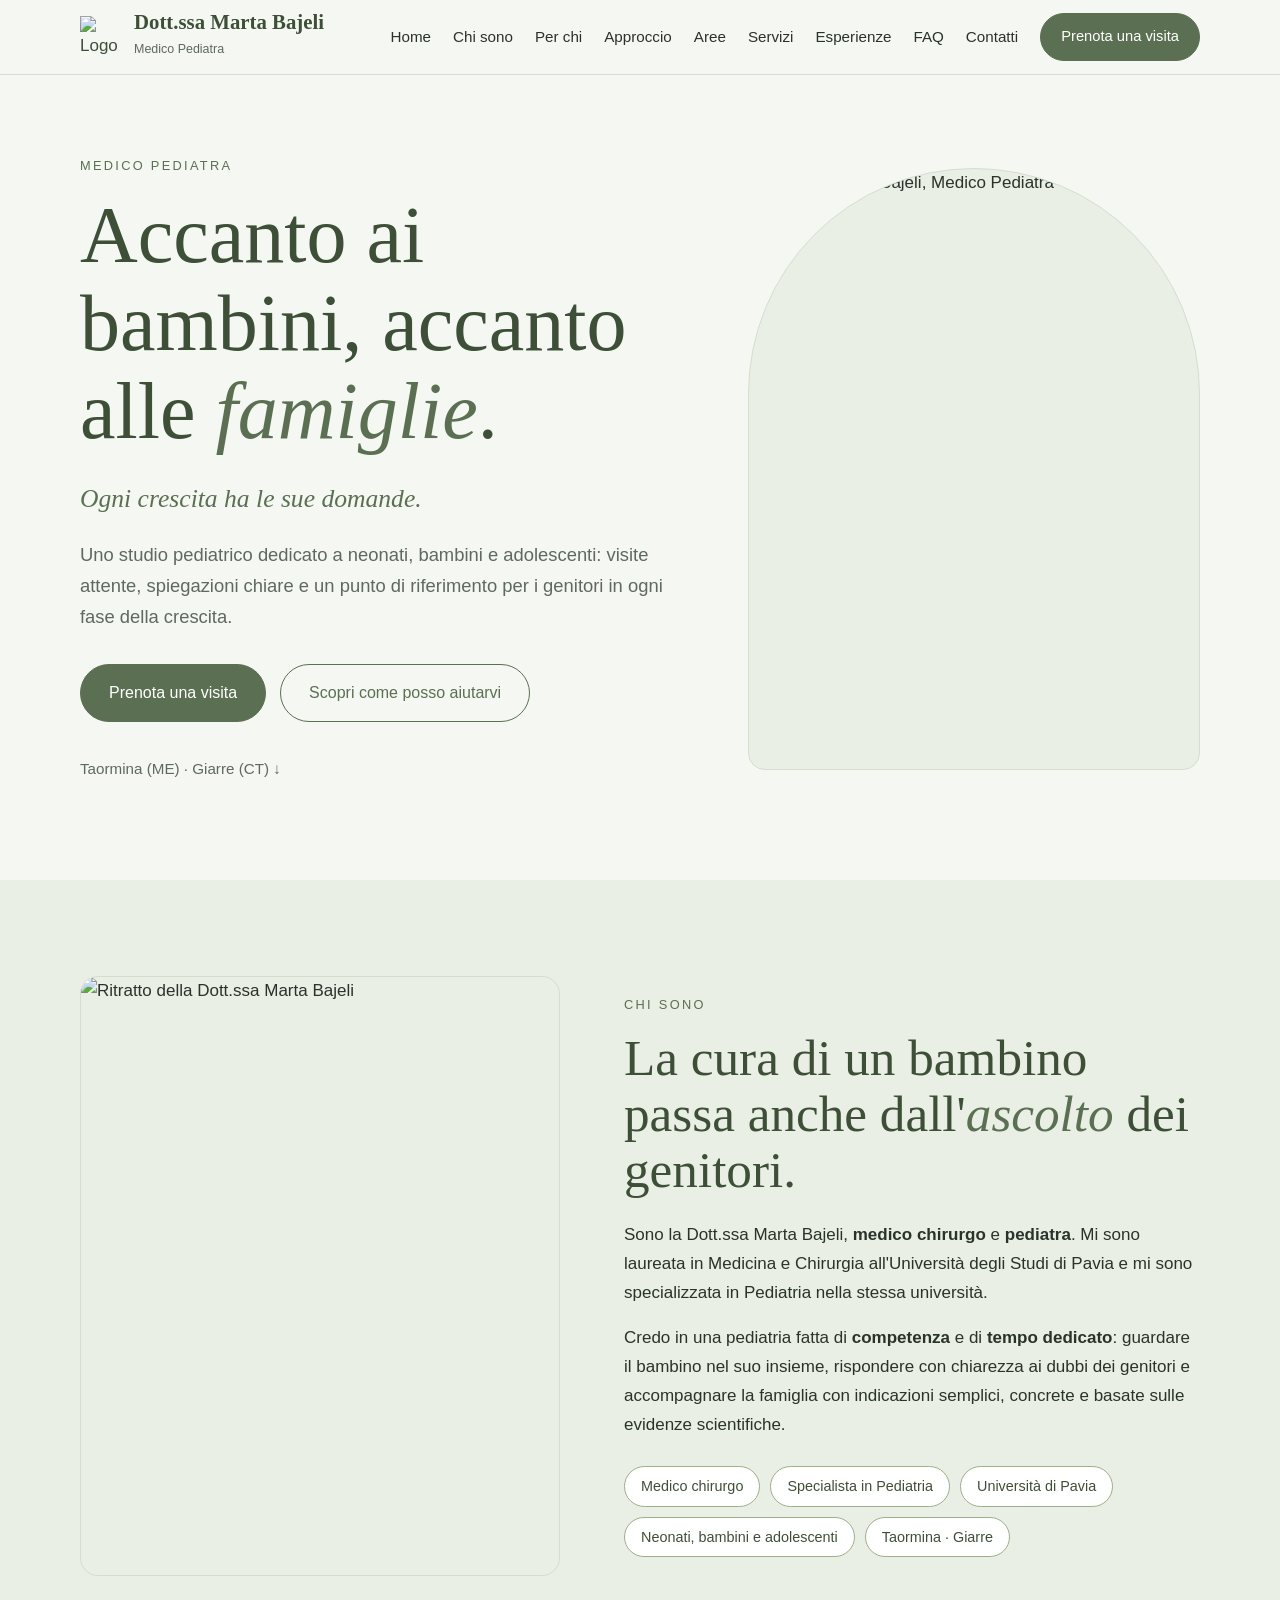
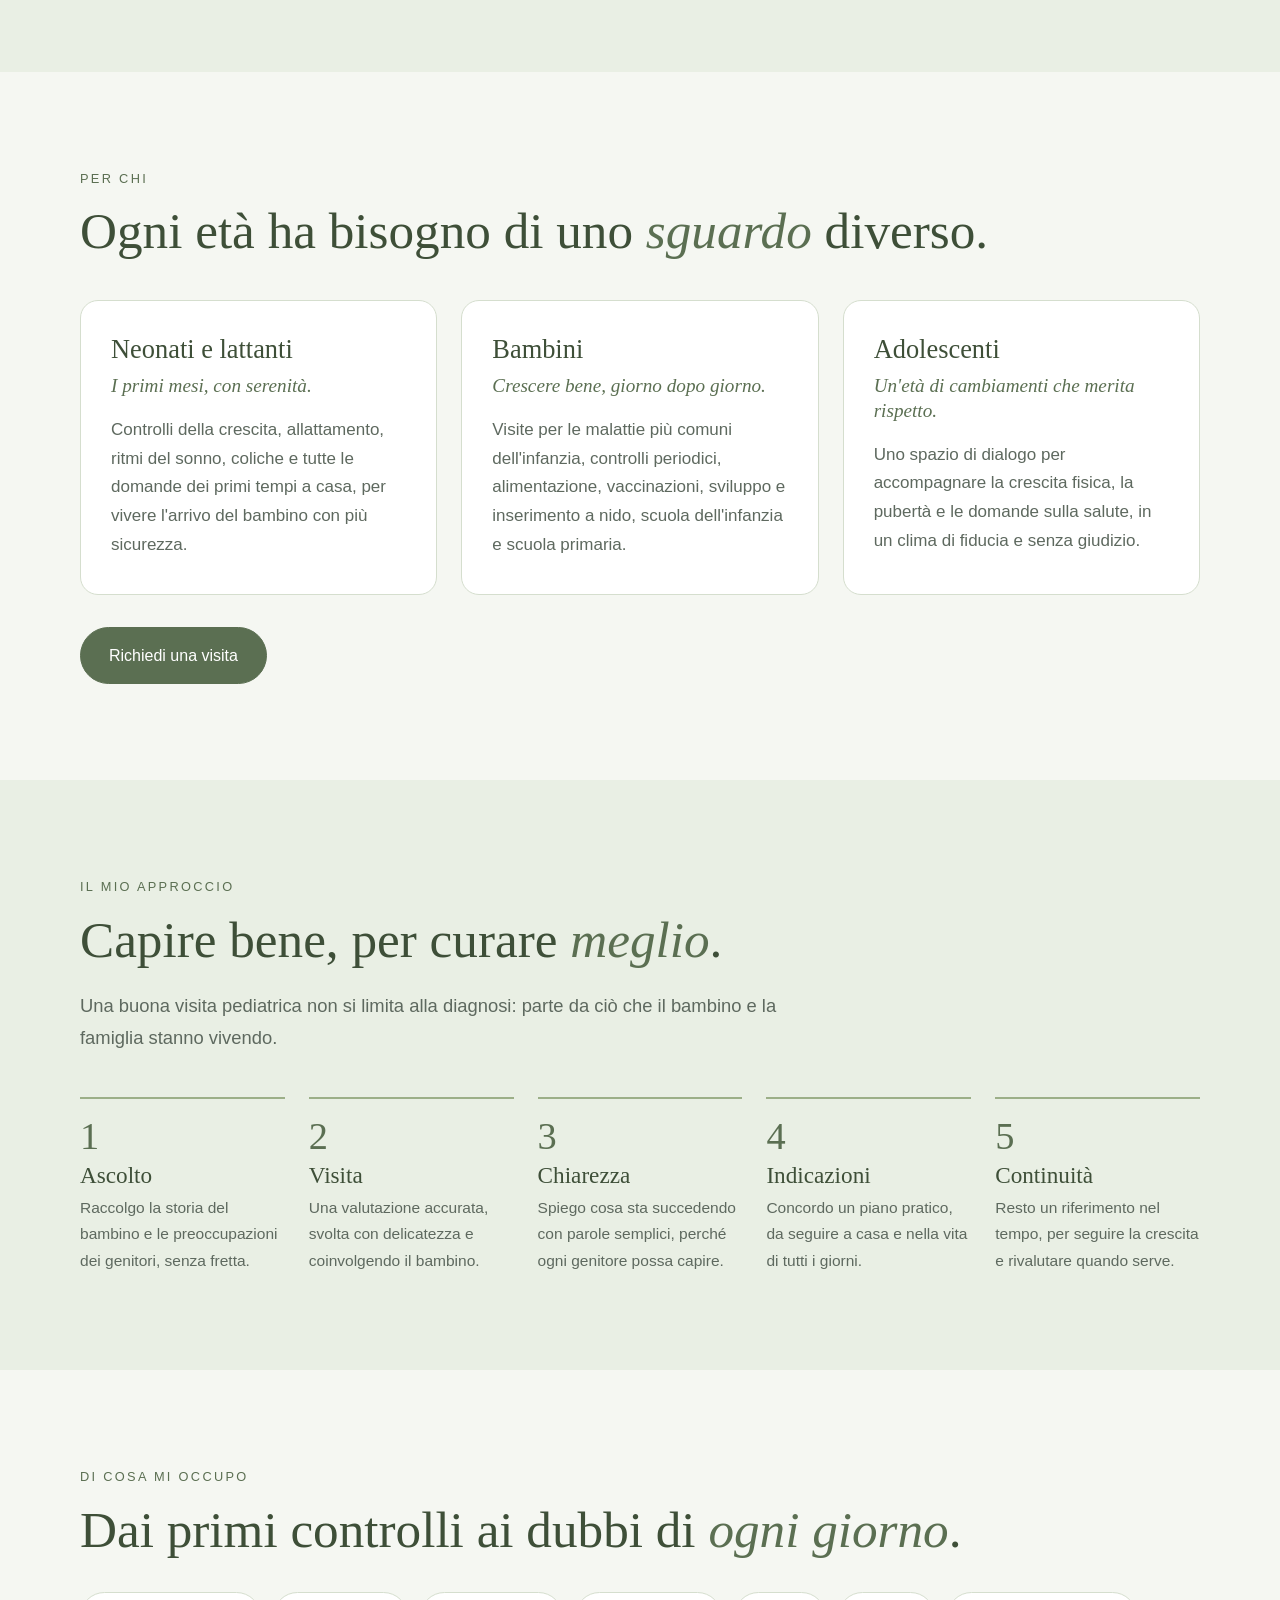
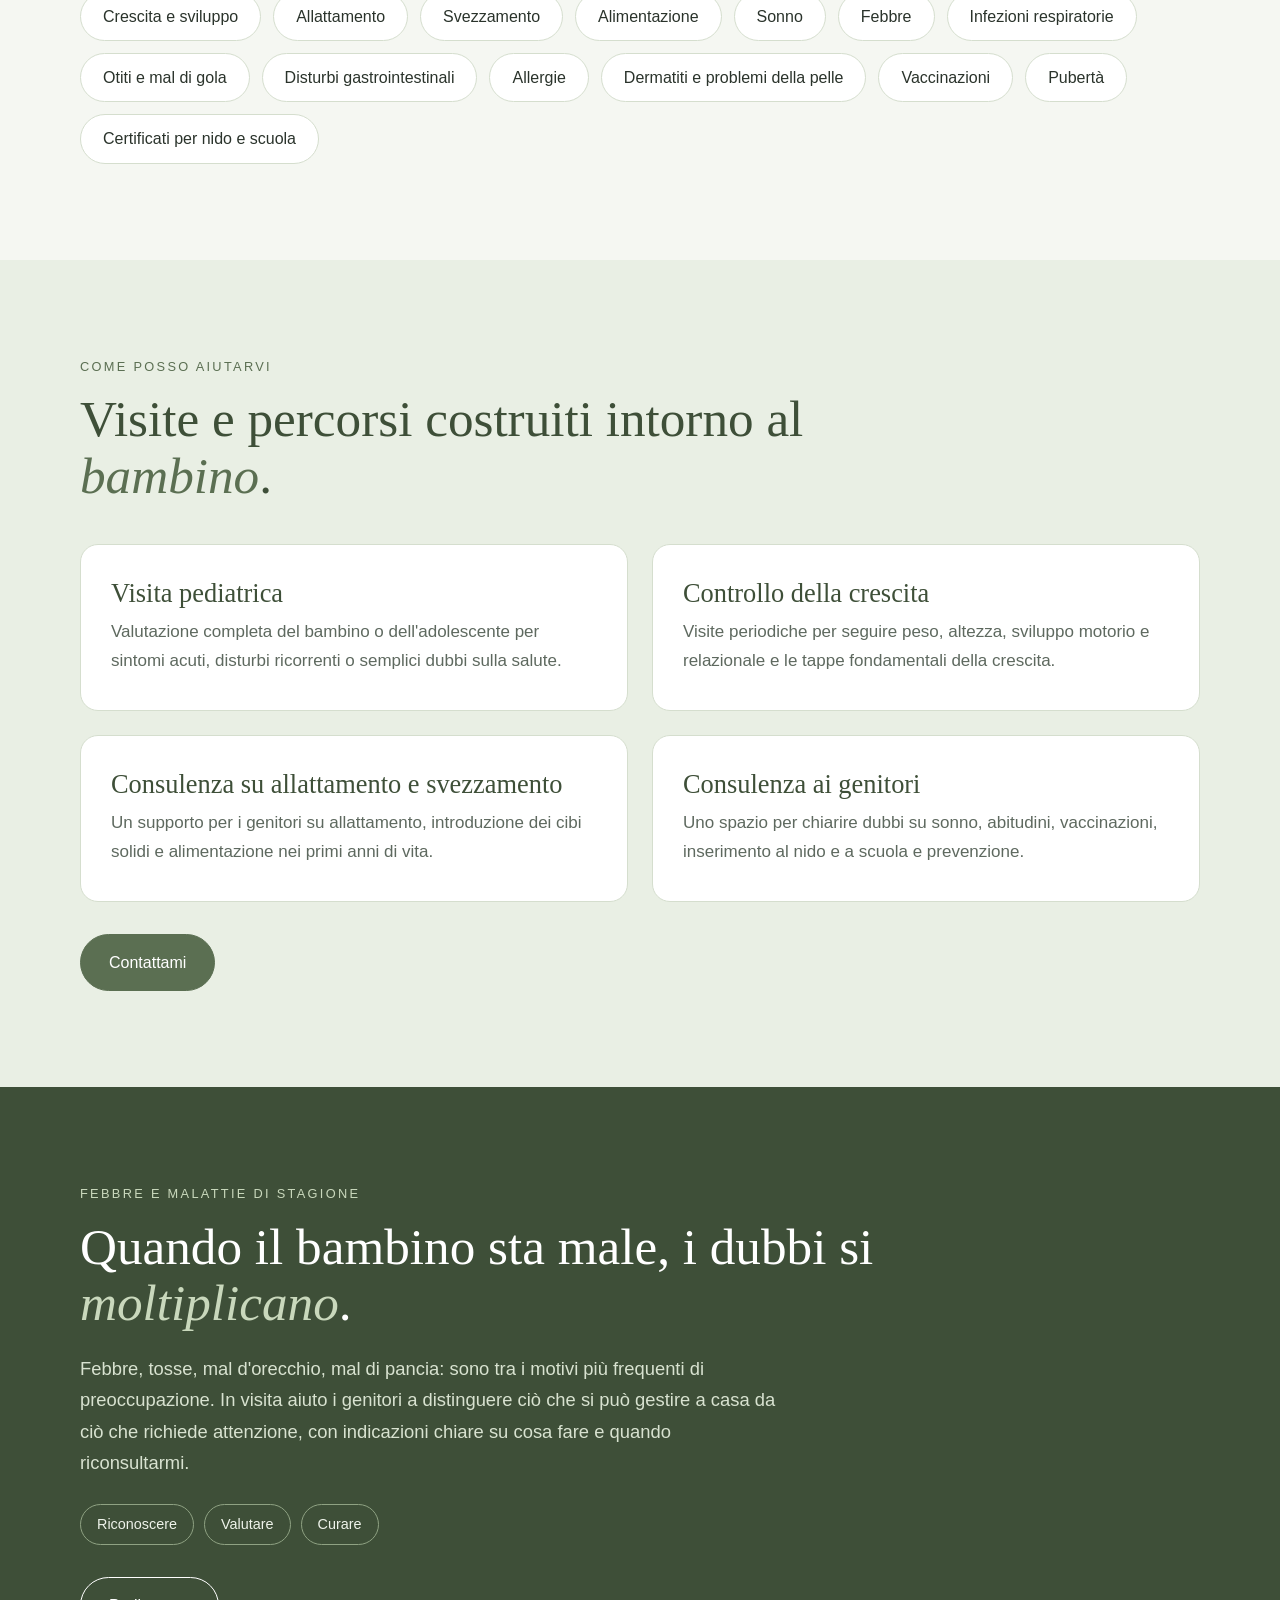
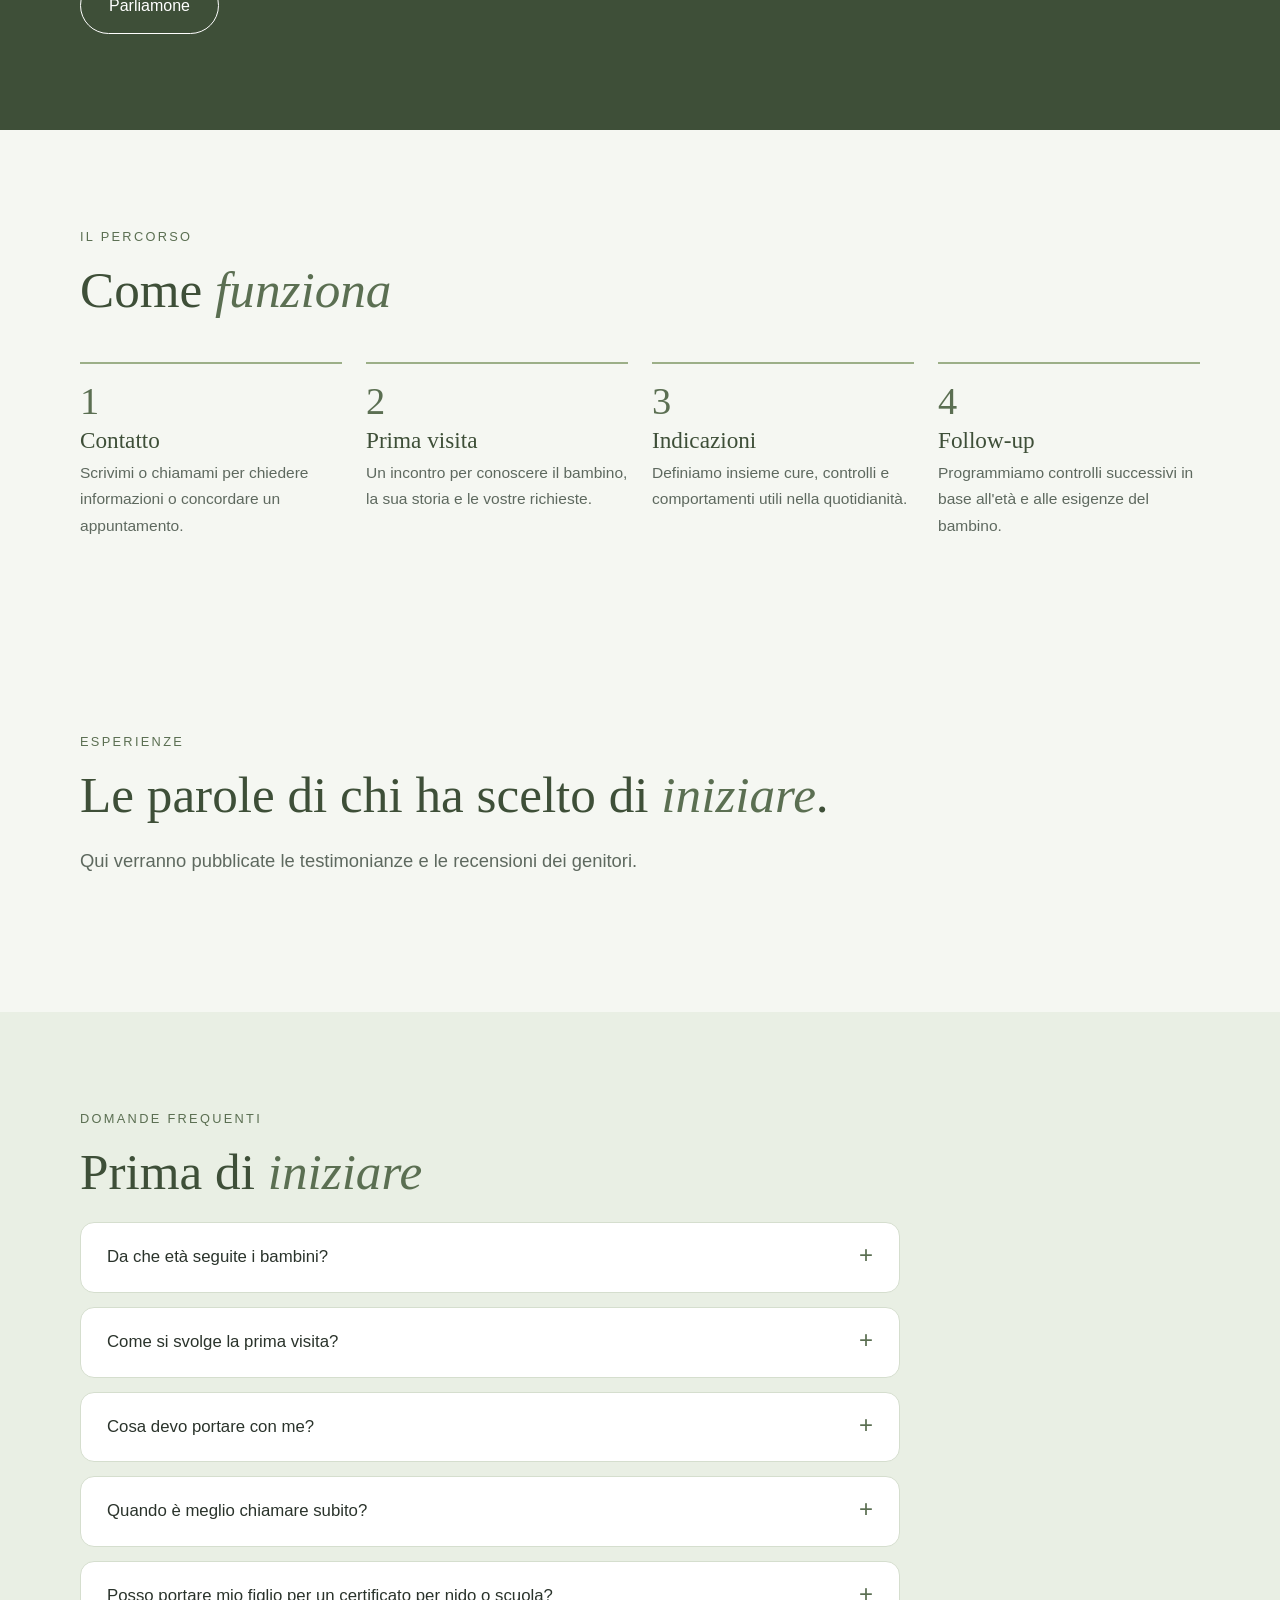
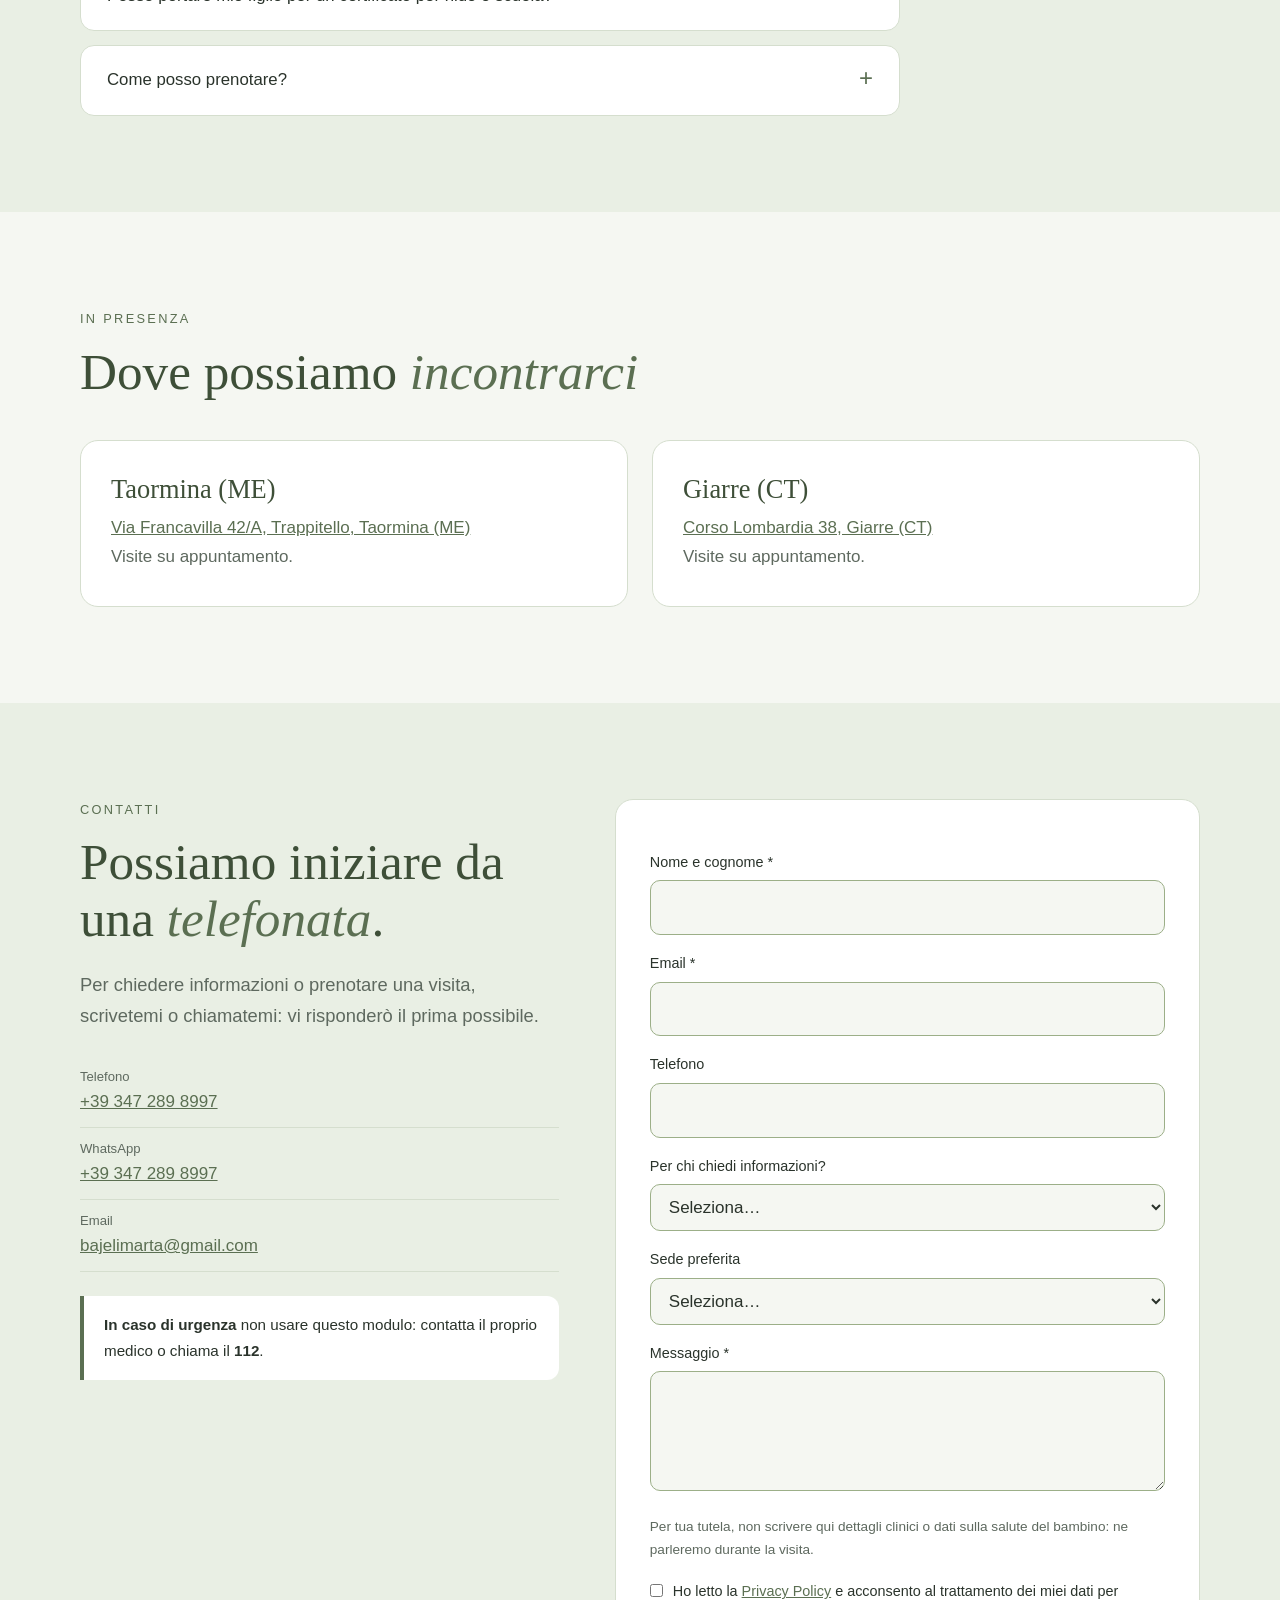
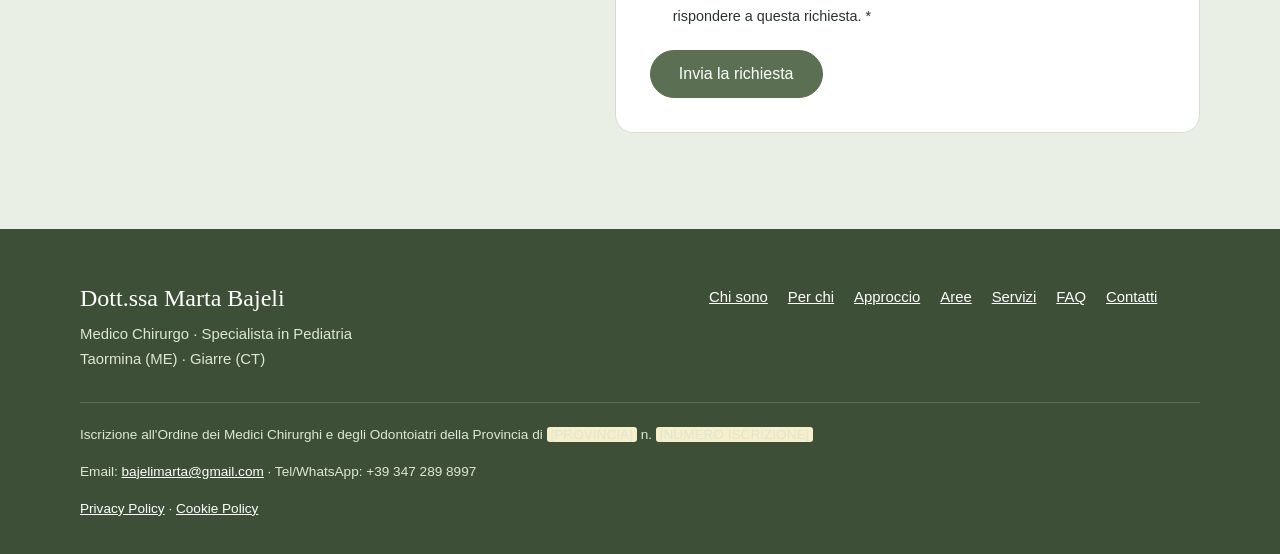
==== index.html @ 90d15998 "Add files via upload" ====
<!DOCTYPE html>
<html lang="it">
<head>
<meta charset="utf-8">
<meta name="viewport" content="width=device-width, initial-scale=1">
<title>Dott.ssa Marta Bajeli | Pediatra Taormina, Giarre</title>
<meta name="description" content="Dott.ssa Marta Bajeli, medico chirurgo e pediatra. Visite pediatriche per neonati, bambini e adolescenti a Taormina e Giarre.">
<meta property="og:title" content="Dott.ssa Marta Bajeli | Pediatra Taormina, Giarre">
<meta property="og:description" content="Visite pediatriche per neonati, bambini e adolescenti a Taormina e Giarre.">
<meta property="og:type" content="website">
<meta property="og:locale" content="it_IT">
<link rel="icon" href="images/logo.svg" type="image/svg+xml">
<link rel="stylesheet" href="style.css">
</head>
<body>

<header>
  <div class="wrap nav">
    <a class="brand" href="#home">
      <img src="images/logo.svg" alt="Logo della Dott.ssa Marta Bajeli, Pediatra">
      <div><strong>Dott.ssa Marta Bajeli</strong><span>Medico Pediatra</span></div>
    </a>
    <button class="menu-btn" aria-expanded="false" aria-controls="site-nav">Menu</button>
    <nav id="site-nav" aria-label="Navigazione principale">
      <ul>
        <li><a href="#home">Home</a></li>
        <li><a href="#chi-sono">Chi sono</a></li>
        <li><a href="#per-chi">Per chi</a></li>
        <li><a href="#approccio">Approccio</a></li>
        <li><a href="#aree">Aree</a></li>
        <li><a href="#servizi">Servizi</a></li>
        <li><a href="#esperienze">Esperienze</a></li>
        <li><a href="#faq">FAQ</a></li>
        <li><a href="#contatti">Contatti</a></li>
        <li><a class="btn btn-primary" href="#contatti">Prenota una visita</a></li>
      </ul>
    </nav>
  </div>
</header>

<main>
<section class="hero" id="home">
  <div class="wrap hero-grid">
    <div>
      <p class="kicker">Medico Pediatra</p>
      <h1>Accanto ai bambini, accanto alle <em>famiglie</em>.</h1>
      <p class="sub">Ogni crescita ha le sue domande.</p>
      <p class="lead">Uno studio pediatrico dedicato a neonati, bambini e adolescenti: visite attente, spiegazioni chiare e un punto di riferimento per i genitori in ogni fase della crescita.</p>
      <div class="actions">
        <a class="btn btn-primary" href="#contatti">Prenota una visita</a>
        <a class="btn btn-ghost" href="#per-chi">Scopri come posso aiutarvi</a>
      </div>
      <a class="where" href="#dove">Taormina (ME) · Giarre (CT) ↓</a>
    </div>
    <div class="hero-art">
      <img src="images/marta-placeholder.svg" alt="Dott.ssa Marta Bajeli, Medico Pediatra" width="480" height="600">
    </div>
  </div>
</section>

<section class="alt" id="chi-sono">
  <div class="wrap about-grid">
    <img src="images/marta-placeholder.svg" alt="Ritratto della Dott.ssa Marta Bajeli" width="480" height="600" loading="lazy">
    <div>
      <p class="kicker">Chi sono</p>
      <h2>La cura di un bambino passa anche dall'<em>ascolto</em> dei genitori.</h2>
      <p>Sono la Dott.ssa Marta Bajeli, <strong>medico chirurgo</strong> e <strong>pediatra</strong>. Mi sono laureata in Medicina e Chirurgia all'Università degli Studi di Pavia e mi sono specializzata in Pediatria nella stessa università.</p>
      <p>Credo in una pediatria fatta di <strong>competenza</strong> e di <strong>tempo dedicato</strong>: guardare il bambino nel suo insieme, rispondere con chiarezza ai dubbi dei genitori e accompagnare la famiglia con indicazioni semplici, concrete e basate sulle evidenze scientifiche.</p>
      <ul class="tags">
        <li>Medico chirurgo</li>
        <li>Specialista in Pediatria</li>
        <li>Università di Pavia</li>
        <li>Neonati, bambini e adolescenti</li>
        <li>Taormina · Giarre</li>
      </ul>
    </div>
  </div>
</section>

<section id="per-chi">
  <div class="wrap">
    <p class="kicker">Per chi</p>
    <h2>Ogni età ha bisogno di uno <em>sguardo</em> diverso.</h2>
    <div class="grid g3">
      <article class="card">
        <h3>Neonati e lattanti</h3>
        <p class="tagline">I primi mesi, con serenità.</p>
        <p>Controlli della crescita, allattamento, ritmi del sonno, coliche e tutte le domande dei primi tempi a casa, per vivere l'arrivo del bambino con più sicurezza.</p>
      </article>
      <article class="card">
        <h3>Bambini</h3>
        <p class="tagline">Crescere bene, giorno dopo giorno.</p>
        <p>Visite per le malattie più comuni dell'infanzia, controlli periodici, alimentazione, vaccinazioni, sviluppo e inserimento a nido, scuola dell'infanzia e scuola primaria.</p>
      </article>
      <article class="card">
        <h3>Adolescenti</h3>
        <p class="tagline">Un'età di cambiamenti che merita rispetto.</p>
        <p>Uno spazio di dialogo per accompagnare la crescita fisica, la pubertà e le domande sulla salute, in un clima di fiducia e senza giudizio.</p>
      </article>
    </div>
    <div class="actions"><a class="btn btn-primary" href="#contatti">Richiedi una visita</a></div>
  </div>
</section>

<section class="alt" id="approccio">
  <div class="wrap">
    <p class="kicker">Il mio approccio</p>
    <h2>Capire bene, per curare <em>meglio</em>.</h2>
    <p class="lead">Una buona visita pediatrica non si limita alla diagnosi: parte da ciò che il bambino e la famiglia stanno vivendo.</p>
    <ol class="steps">
      <li><h3>Ascolto</h3><p>Raccolgo la storia del bambino e le preoccupazioni dei genitori, senza fretta.</p></li>
      <li><h3>Visita</h3><p>Una valutazione accurata, svolta con delicatezza e coinvolgendo il bambino.</p></li>
      <li><h3>Chiarezza</h3><p>Spiego cosa sta succedendo con parole semplici, perché ogni genitore possa capire.</p></li>
      <li><h3>Indicazioni</h3><p>Concordo un piano pratico, da seguire a casa e nella vita di tutti i giorni.</p></li>
      <li><h3>Continuità</h3><p>Resto un riferimento nel tempo, per seguire la crescita e rivalutare quando serve.</p></li>
    </ol>
  </div>
</section>

<section id="aree">
  <div class="wrap">
    <p class="kicker">Di cosa mi occupo</p>
    <h2>Dai primi controlli ai dubbi di <em>ogni giorno</em>.</h2>
    <ul class="chips">
      <li>Crescita e sviluppo</li>
      <li>Allattamento</li>
      <li>Svezzamento</li>
      <li>Alimentazione</li>
      <li>Sonno</li>
      <li>Febbre</li>
      <li>Infezioni respiratorie</li>
      <li>Otiti e mal di gola</li>
      <li>Disturbi gastrointestinali</li>
      <li>Allergie</li>
      <li>Dermatiti e problemi della pelle</li>
      <li>Vaccinazioni</li>
      <li>Pubertà</li>
      <li>Certificati per nido e scuola</li>
    </ul>
  </div>
</section>

<section class="alt" id="servizi">
  <div class="wrap">
    <p class="kicker">Come posso aiutarvi</p>
    <h2>Visite e percorsi costruiti intorno al <em>bambino</em>.</h2>
    <div class="grid g2">
      <article class="card">
        <h3>Visita pediatrica</h3>
        <p>Valutazione completa del bambino o dell'adolescente per sintomi acuti, disturbi ricorrenti o semplici dubbi sulla salute.</p>
      </article>
      <article class="card">
        <h3>Controllo della crescita</h3>
        <p>Visite periodiche per seguire peso, altezza, sviluppo motorio e relazionale e le tappe fondamentali della crescita.</p>
      </article>
      <article class="card">
        <h3>Consulenza su allattamento e svezzamento</h3>
        <p>Un supporto per i genitori su allattamento, introduzione dei cibi solidi e alimentazione nei primi anni di vita.</p>
      </article>
      <article class="card">
        <h3>Consulenza ai genitori</h3>
        <p>Uno spazio per chiarire dubbi su sonno, abitudini, vaccinazioni, inserimento al nido e a scuola e prevenzione.</p>
      </article>
    </div>
    <div class="actions"><a class="btn btn-primary" href="#contatti">Contattami</a></div>
  </div>
</section>

<section class="spot" id="crescita">
  <div class="wrap">
    <p class="kicker" style="color:#C9D8BC">Febbre e malattie di stagione</p>
    <h2>Quando il bambino sta male, i dubbi si <em>moltiplicano</em>.</h2>
    <p class="lead">Febbre, tosse, mal d'orecchio, mal di pancia: sono tra i motivi più frequenti di preoccupazione. In visita aiuto i genitori a distinguere ciò che si può gestire a casa da ciò che richiede attenzione, con indicazioni chiare su cosa fare e quando riconsultarmi.</p>
    <ul class="tags">
      <li>Riconoscere</li>
      <li>Valutare</li>
      <li>Curare</li>
    </ul>
    <div class="actions"><a class="btn btn-ghost" href="#contatti">Parliamone</a></div>
  </div>
</section>

<section id="percorso">
  <div class="wrap">
    <p class="kicker">Il percorso</p>
    <h2>Come <em>funziona</em></h2>
    <ol class="steps">
      <li><h3>Contatto</h3><p>Scrivimi o chiamami per chiedere informazioni o concordare un appuntamento.</p></li>
      <li><h3>Prima visita</h3><p>Un incontro per conoscere il bambino, la sua storia e le vostre richieste.</p></li>
      <li><h3>Indicazioni</h3><p>Definiamo insieme cure, controlli e comportamenti utili nella quotidianità.</p></li>
      <li><h3>Follow-up</h3><p>Programmiamo controlli successivi in base all'età e alle esigenze del bambino.</p></li>
    </ol>
  </div>
</section>

<section id="esperienze">
  <div class="wrap">
    <p class="kicker">Esperienze</p>
    <h2>Le parole di chi ha scelto di <em>iniziare</em>.</h2>
    <p class="lead">Qui verranno pubblicate le testimonianze e le recensioni dei genitori.</p>
    <!-- Placeholder: aggiungere qui le recensioni, una <article class="card"> per ciascuna -->
    <div class="grid g3" id="recensioni"></div>
  </div>
</section>

<section class="alt" id="faq">
  <div class="wrap">
    <p class="kicker">Domande frequenti</p>
    <h2>Prima di <em>iniziare</em></h2>
    <div class="faq">
      <details><summary>Da che età seguite i bambini?</summary><p>Seguo bambini e ragazzi dalla nascita all'adolescenza, con visite adatte a ogni fase della crescita.</p></details>
      <details><summary>Come si svolge la prima visita?</summary><p>Inizia con un colloquio con i genitori sulla storia clinica del bambino, seguito dalla visita. Al termine ricevete indicazioni chiare su ciò che è emerso e sui passi successivi.</p></details>
      <details><summary>Cosa devo portare con me?</summary><p>Il libretto pediatrico o il libretto vaccinale, la tessera sanitaria, eventuali esami o referti già eseguiti e l'elenco di farmaci o integratori in uso.</p></details>
      <details><summary>Quando è meglio chiamare subito?</summary><p>Se il bambino ha una febbre alta in un lattante molto piccolo, difficoltà a respirare, è insolitamente sonnolento o peggiora rapidamente, non aspettate la visita: contattate il medico o chiamate il 112.</p></details>
      <details><summary>Posso portare mio figlio per un certificato per nido o scuola?</summary><p>Sì, previa valutazione del bambino. Contattatemi per concordare un appuntamento.</p></details>
      <details><summary>Come posso prenotare?</summary><p>Potete telefonare, scrivere su WhatsApp o inviare una email dal modulo qui sotto: vi risponderò il prima possibile.</p></details>
    </div>
  </div>
</section>

<section id="dove">
  <div class="wrap">
    <p class="kicker">In presenza</p>
    <h2>Dove possiamo <em>incontrarci</em></h2>
    <div class="grid g2">
      <article class="card place">
        <h3>Taormina (ME)</h3>
        <p><a href="https://www.google.com/maps/search/?api=1&amp;query=Via%20Francavilla%2042%2FA%2C%2098039%20Taormina%20ME">Via Francavilla 42/A, Trappitello, Taormina (ME)</a><br>Visite su appuntamento.</p>
      </article>
      <article class="card place">
        <h3>Giarre (CT)</h3>
        <p><a href="https://www.google.com/maps/search/?api=1&amp;query=Corso%20Lombardia%2038%2C%2095014%20Giarre%20CT">Corso Lombardia 38, Giarre (CT)</a><br>Visite su appuntamento.</p>
      </article>
    </div>
  </div>
</section>

<section class="alt" id="contatti">
  <div class="wrap contact-grid">
    <div>
      <p class="kicker">Contatti</p>
      <h2>Possiamo iniziare da una <em>telefonata</em>.</h2>
      <p class="lead">Per chiedere informazioni o prenotare una visita, scrivetemi o chiamatemi: vi risponderò il prima possibile.</p>
      <ul class="contact-list">
        <li><span>Telefono</span><a href="tel:+393472898997">+39 347 289 8997</a></li>
        <li><span>WhatsApp</span><a href="https://wa.me/393472898997">+39 347 289 8997</a></li>
        <li><span>Email</span><a href="mailto:bajelimarta@gmail.com">bajelimarta@gmail.com</a></li>
      </ul>
      <p class="urgent"><strong>In caso di urgenza</strong> non usare questo modulo: contatta il proprio medico o chiama il <strong>112</strong>.</p>
    </div>
    <form id="contact-form">
      <label for="nome">Nome e cognome *</label>
      <input id="nome" name="nome" required autocomplete="name">
      <label for="email">Email *</label>
      <input id="email" name="email" type="email" required autocomplete="email">
      <label for="telefono">Telefono</label>
      <input id="telefono" name="telefono" type="tel" autocomplete="tel">
      <label for="per">Per chi chiedi informazioni?</label>
      <select id="per" name="per">
        <option value="">Seleziona…</option>
        <option>Neonato / lattante</option>
        <option>Bambino/a</option>
        <option>Adolescente</option>
        <option>Consulenza per i genitori</option>
        <option>Altro</option>
      </select>
      <label for="sede">Sede preferita</label>
      <select id="sede" name="sede">
        <option value="">Seleziona…</option>
        <option>Taormina</option>
        <option>Giarre</option>
      </select>
      <label for="messaggio">Messaggio *</label>
      <textarea id="messaggio" name="messaggio" required></textarea>
      <p class="note">Per tua tutela, non scrivere qui dettagli clinici o dati sulla salute del bambino: ne parleremo durante la visita.</p>
      <div class="consent">
        <input id="privacy" type="checkbox" required>
        <label for="privacy">Ho letto la <a href="privacy.html">Privacy Policy</a> e acconsento al trattamento dei miei dati per rispondere a questa richiesta. *</label>
      </div>
      <button class="btn btn-primary" type="submit">Invia la richiesta</button>
    </form>
  </div>
</section>
</main>

<footer>
  <div class="wrap">
    <div class="foot">
      <div>
        <h3>Dott.ssa Marta Bajeli</h3>
        <p>Medico Chirurgo · Specialista in Pediatria<br>Taormina (ME) · Giarre (CT)</p>
      </div>
      <div>
        <ul>
          <li><a href="#chi-sono">Chi sono</a></li>
          <li><a href="#per-chi">Per chi</a></li>
          <li><a href="#approccio">Approccio</a></li>
          <li><a href="#aree">Aree</a></li>
          <li><a href="#servizi">Servizi</a></li>
          <li><a href="#faq">FAQ</a></li>
          <li><a href="#contatti">Contatti</a></li>
        </ul>
      </div>
    </div>
    <div class="legal">
      <p>Iscrizione all'Ordine dei Medici Chirurghi e degli Odontoiatri della Provincia di <span class="todo">[PROVINCIA]</span> n. <span class="todo">[NUMERO ISCRIZIONE]</span></p>
      <p>Email: <a href="mailto:bajelimarta@gmail.com">bajelimarta@gmail.com</a> · Tel/WhatsApp: +39 347 289 8997</p>
      <p><a href="privacy.html">Privacy Policy</a> · <a href="cookie.html">Cookie Policy</a></p>
    </div>
  </div>
</footer>
<script src="main.js"></script>
</body>
</html>
---- style.css ----
@font-face{font-family:"Cormorant Garamond";src:url("fonts/cormorant.ttf") format("truetype");font-weight:300 700;font-style:normal;font-display:swap}
@font-face{font-family:"Cormorant Garamond";src:url("fonts/cormorant-italic.ttf") format("truetype");font-weight:300 700;font-style:italic;font-display:swap}
@font-face{font-family:"Jost";src:url("fonts/jost.ttf") format("truetype");font-weight:100 900;font-style:normal;font-display:swap}
:root{
  --bg:#F5F7F2; --bg-alt:#E9EFE4; --card:#FFFFFF;
  --sage:#9CAF88; --sage-deep:#5B6F52; --sage-dark:#3E4F38;
  --ink:#2A332B; --muted:#5E695F; --line:#D5DECE;
  --font-display:"Cormorant Garamond",Georgia,serif;
  --font-body:"Jost","Helvetica Neue",Arial,sans-serif;
  --radius:18px; --max:1120px;
}
*{box-sizing:border-box;margin:0;padding:0}
html{scroll-behavior:smooth;scroll-padding-top:84px}
body{font-family:var(--font-body);color:var(--ink);background:var(--bg);line-height:1.7;font-size:17px;-webkit-font-smoothing:antialiased}
img{max-width:100%;display:block}
a{color:var(--sage-deep)}
:focus-visible{outline:3px solid var(--sage-deep);outline-offset:3px;border-radius:4px}
.wrap{width:min(var(--max),92%);margin:0 auto}
section{padding:96px 0}
.alt{background:var(--bg-alt)}
.kicker{font-size:.8rem;letter-spacing:.18em;text-transform:uppercase;color:var(--sage-deep);font-weight:500;margin-bottom:14px}
h1,h2,h3{font-family:var(--font-display);font-weight:500;line-height:1.1;color:var(--sage-dark)}
h1{font-size:clamp(2.8rem,6.5vw,5rem)}
h2{font-size:clamp(2.1rem,4.4vw,3.2rem);margin-bottom:22px;max-width:18em}
h3{font-size:1.65rem;margin-bottom:10px}
em{font-style:italic;color:var(--sage-deep)}
p+p{margin-top:1em}
.lead{font-size:1.15rem;color:var(--muted);max-width:38em}

header{position:sticky;top:0;z-index:50;background:rgba(245,247,242,.94);backdrop-filter:blur(8px);border-bottom:1px solid var(--line)}
.nav{display:flex;align-items:center;justify-content:space-between;height:74px}
.brand{display:flex;align-items:center;gap:12px;text-decoration:none;color:var(--sage-dark)}
.brand img{width:42px;height:42px}
.brand strong{display:block;font-family:var(--font-display);font-size:1.3rem;font-weight:600;line-height:1.1}
.brand span{font-size:.78rem;color:var(--muted)}
nav ul{display:flex;gap:22px;list-style:none;align-items:center}
nav a{text-decoration:none;color:var(--ink);font-size:.95rem}
nav a:hover{color:var(--sage-deep)}
nav a.btn{color:#fff}
.menu-btn{display:none;background:none;border:1px solid var(--sage-deep);color:var(--sage-deep);border-radius:999px;padding:8px 18px;font:inherit;cursor:pointer}

.btn{display:inline-block;padding:14px 28px;border-radius:999px;text-decoration:none;font-weight:500;border:1.5px solid var(--sage-deep);transition:background .2s,color .2s;cursor:pointer;font-family:var(--font-body);font-size:1rem}
.btn-primary{background:var(--sage-deep);color:#fff}
.btn-primary:hover{background:var(--sage-dark)}
.btn-ghost{background:transparent;color:var(--sage-deep)}
.btn-ghost:hover{background:var(--sage-deep);color:#fff}
.nav .btn{padding:10px 20px;font-size:.92rem}
.actions{display:flex;flex-wrap:wrap;gap:14px;margin-top:32px}

.hero{padding:80px 0 96px}
.hero-grid{display:grid;grid-template-columns:1.15fr .85fr;gap:56px;align-items:center}
.hero h1{margin:8px 0 22px}
.hero .sub{font-family:var(--font-display);font-size:1.6rem;font-style:italic;color:var(--sage-deep);margin-bottom:16px}
.where{display:inline-block;margin-top:34px;color:var(--muted);text-decoration:none;font-size:.95rem}
.hero-art{border-radius:240px 240px var(--radius) var(--radius);overflow:hidden;background:var(--bg-alt);border:1px solid var(--line)}

.about-grid{display:grid;grid-template-columns:.8fr 1.2fr;gap:64px;align-items:center}
.about-grid img{border-radius:var(--radius);border:1px solid var(--line)}
.tags{display:flex;flex-wrap:wrap;gap:10px;list-style:none;margin-top:26px}
.tags li{padding:7px 16px;border:1px solid var(--sage);border-radius:999px;font-size:.9rem;color:var(--sage-dark);background:var(--card)}

.grid{display:grid;gap:24px;margin-top:40px}
.g3{grid-template-columns:repeat(3,1fr)}
.g2{grid-template-columns:repeat(2,1fr)}
.card{background:var(--card);border:1px solid var(--line);border-radius:var(--radius);padding:34px 30px}
.card p{color:var(--muted)}
.card .tagline{font-family:var(--font-display);font-style:italic;font-size:1.2rem;color:var(--sage-deep);margin-bottom:12px;line-height:1.3}

.steps{list-style:none;counter-reset:s;display:grid;grid-template-columns:repeat(auto-fit,minmax(190px,1fr));gap:24px;margin-top:44px}
.steps li{counter-increment:s;border-top:2px solid var(--sage);padding-top:18px}
.steps li::before{content:counter(s);font-family:var(--font-display);font-size:2.4rem;color:var(--sage-deep);display:block;line-height:1}
.steps h3{font-size:1.45rem;margin:8px 0 6px}
.steps p{color:var(--muted);font-size:.97rem}

.chips{display:flex;flex-wrap:wrap;gap:12px;list-style:none;margin-top:34px}
.chips li{background:var(--card);border:1px solid var(--line);border-radius:999px;padding:10px 22px;font-size:1rem}

.spot{background:var(--sage-dark);color:#EEF3EA}
.spot h2,.spot h3{color:#fff}
.spot em{color:#C9D8BC}
.spot .lead{color:#D8E2D0}
.spot .tags li{background:transparent;border-color:#8FA283;color:#EEF3EA}
.spot .btn-ghost{color:#fff;border-color:#fff}
.spot .btn-ghost:hover{background:#fff;color:var(--sage-dark)}

details{background:var(--card);border:1px solid var(--line);border-radius:14px;padding:20px 26px;margin-top:14px}
summary{cursor:pointer;font-weight:500;font-size:1.05rem;list-style:none;display:flex;justify-content:space-between;gap:16px}
summary::-webkit-details-marker{display:none}
summary::after{content:"+";color:var(--sage-deep);font-size:1.5rem;line-height:1}
details[open] summary::after{content:"–"}
details p{margin-top:12px;color:var(--muted)}
.faq{max-width:820px}

.place a{font-weight:500}

.contact-grid{display:grid;grid-template-columns:.9fr 1.1fr;gap:56px;align-items:start}
.contact-list{list-style:none;margin-top:24px}
.contact-list li{padding:10px 0;border-bottom:1px solid var(--line)}
.contact-list span{display:block;font-size:.82rem;color:var(--muted)}
.urgent{margin-top:24px;padding:16px 20px;border-left:4px solid var(--sage-deep);background:var(--card);border-radius:0 12px 12px 0;font-size:.95rem}
form{background:var(--card);border:1px solid var(--line);border-radius:var(--radius);padding:34px}
label{display:block;font-size:.9rem;font-weight:500;margin:16px 0 6px}
input,select,textarea{width:100%;padding:12px 14px;border:1px solid var(--sage);border-radius:10px;font:inherit;background:var(--bg);color:var(--ink)}
textarea{min-height:120px;resize:vertical}
.note{font-size:.85rem;color:var(--muted);margin-top:14px}
.consent{display:flex;gap:10px;align-items:flex-start;margin-top:18px;font-size:.88rem}
.consent input{width:auto;margin-top:5px}
.consent label{margin:0;font-weight:400}
form .btn{margin-top:22px}

footer{background:var(--sage-dark);color:#DDE7D5;padding:56px 0 34px;font-size:.93rem}
footer a{color:#fff}
.foot{display:grid;grid-template-columns:1.2fr 1fr;gap:40px}
footer h3{color:#fff;font-size:1.5rem}
.foot ul{list-style:none;display:flex;flex-wrap:wrap;gap:8px 20px;margin-bottom:16px}
.legal{margin-top:30px;padding-top:20px;border-top:1px solid #5A6C52;font-size:.85rem}

.doc{padding:70px 0}
.doc h1{font-size:clamp(2.2rem,5vw,3.4rem);margin-bottom:24px}
.doc h2{font-size:1.9rem;margin:34px 0 10px}
.doc ul{margin:10px 0 0 22px}
.todo{background:#F6EFC9;padding:0 4px;border-radius:3px}

@media(max-width:900px){
  section{padding:70px 0}
  .hero-grid,.about-grid,.contact-grid,.foot{grid-template-columns:1fr}
  .g3,.g2{grid-template-columns:1fr}
  .hero-art{max-width:340px}
  .menu-btn{display:block}
  nav{position:absolute;top:74px;left:0;right:0;background:var(--bg);border-bottom:1px solid var(--line);display:none;padding:18px 4%}
  nav.open{display:block}
  nav ul{flex-direction:column;align-items:flex-start;gap:14px}
}
@media(prefers-reduced-motion:reduce){html{scroll-behavior:auto}*{transition:none!important}}
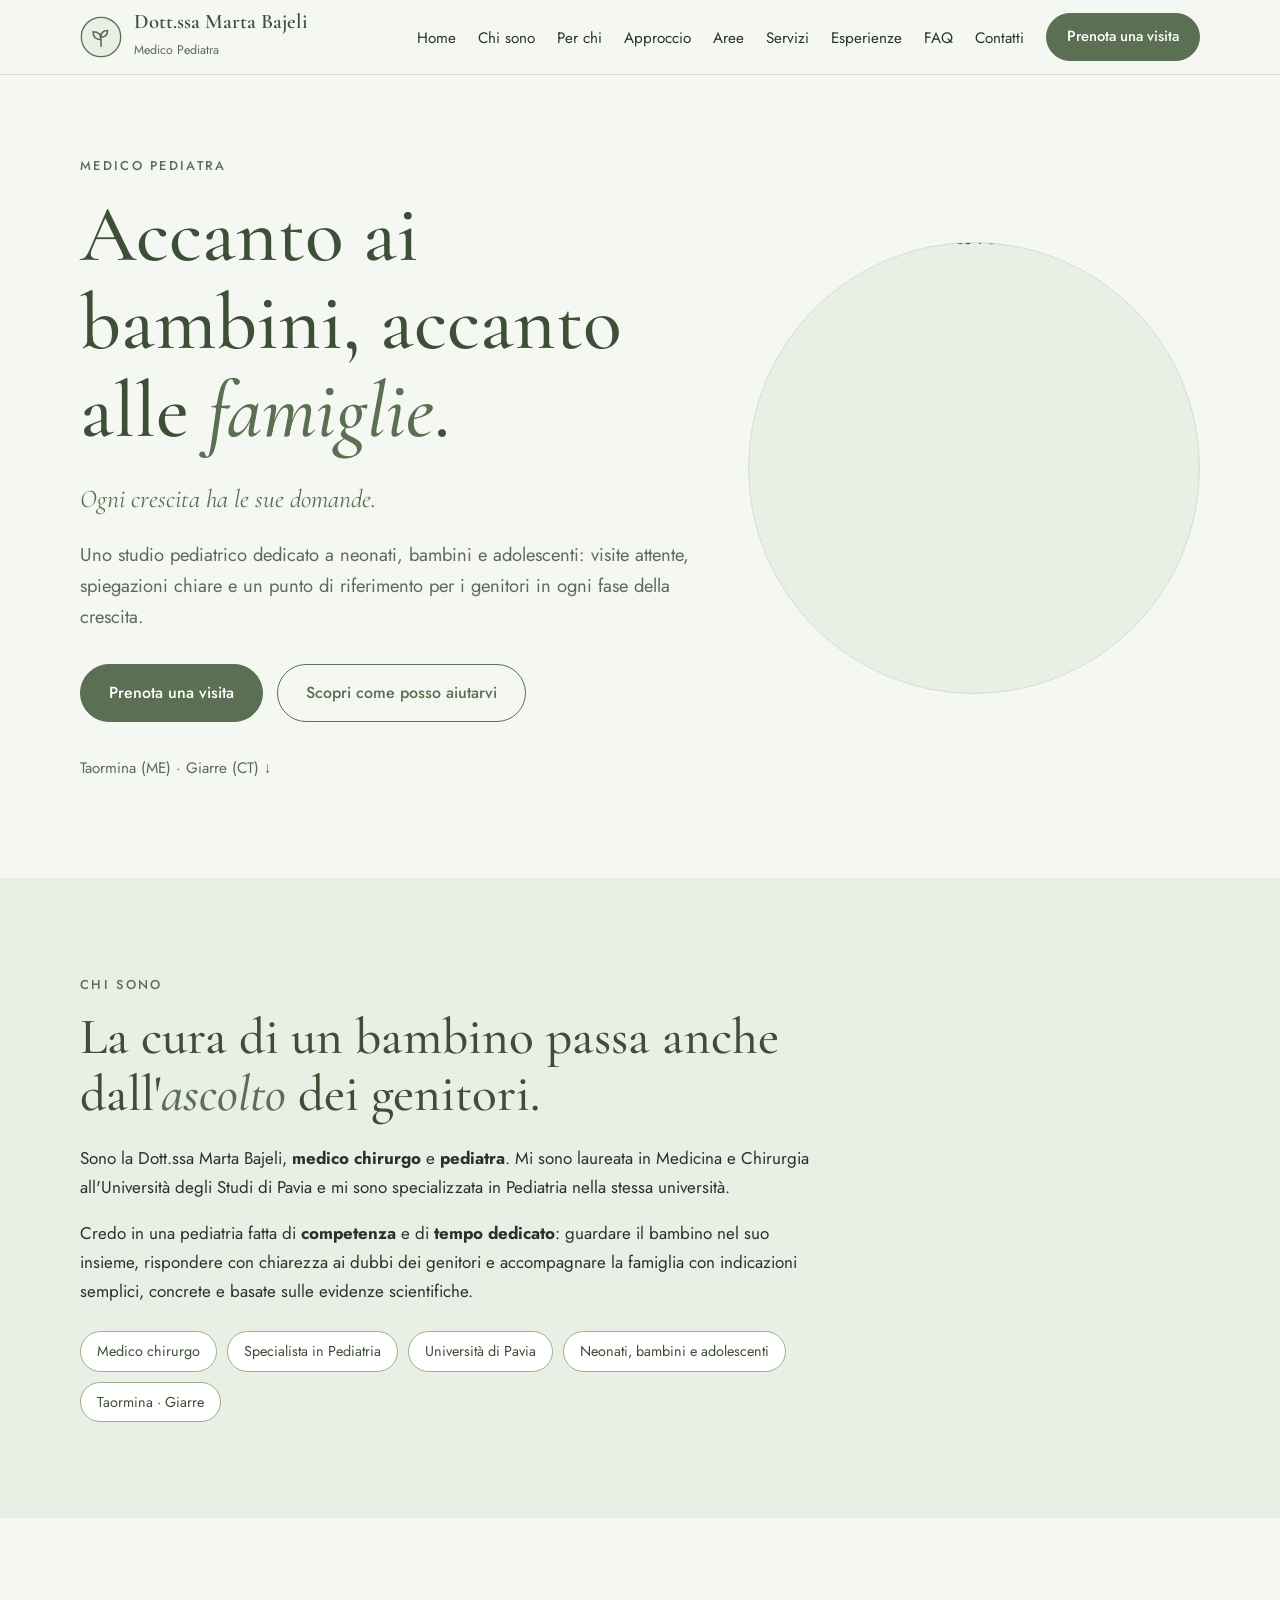
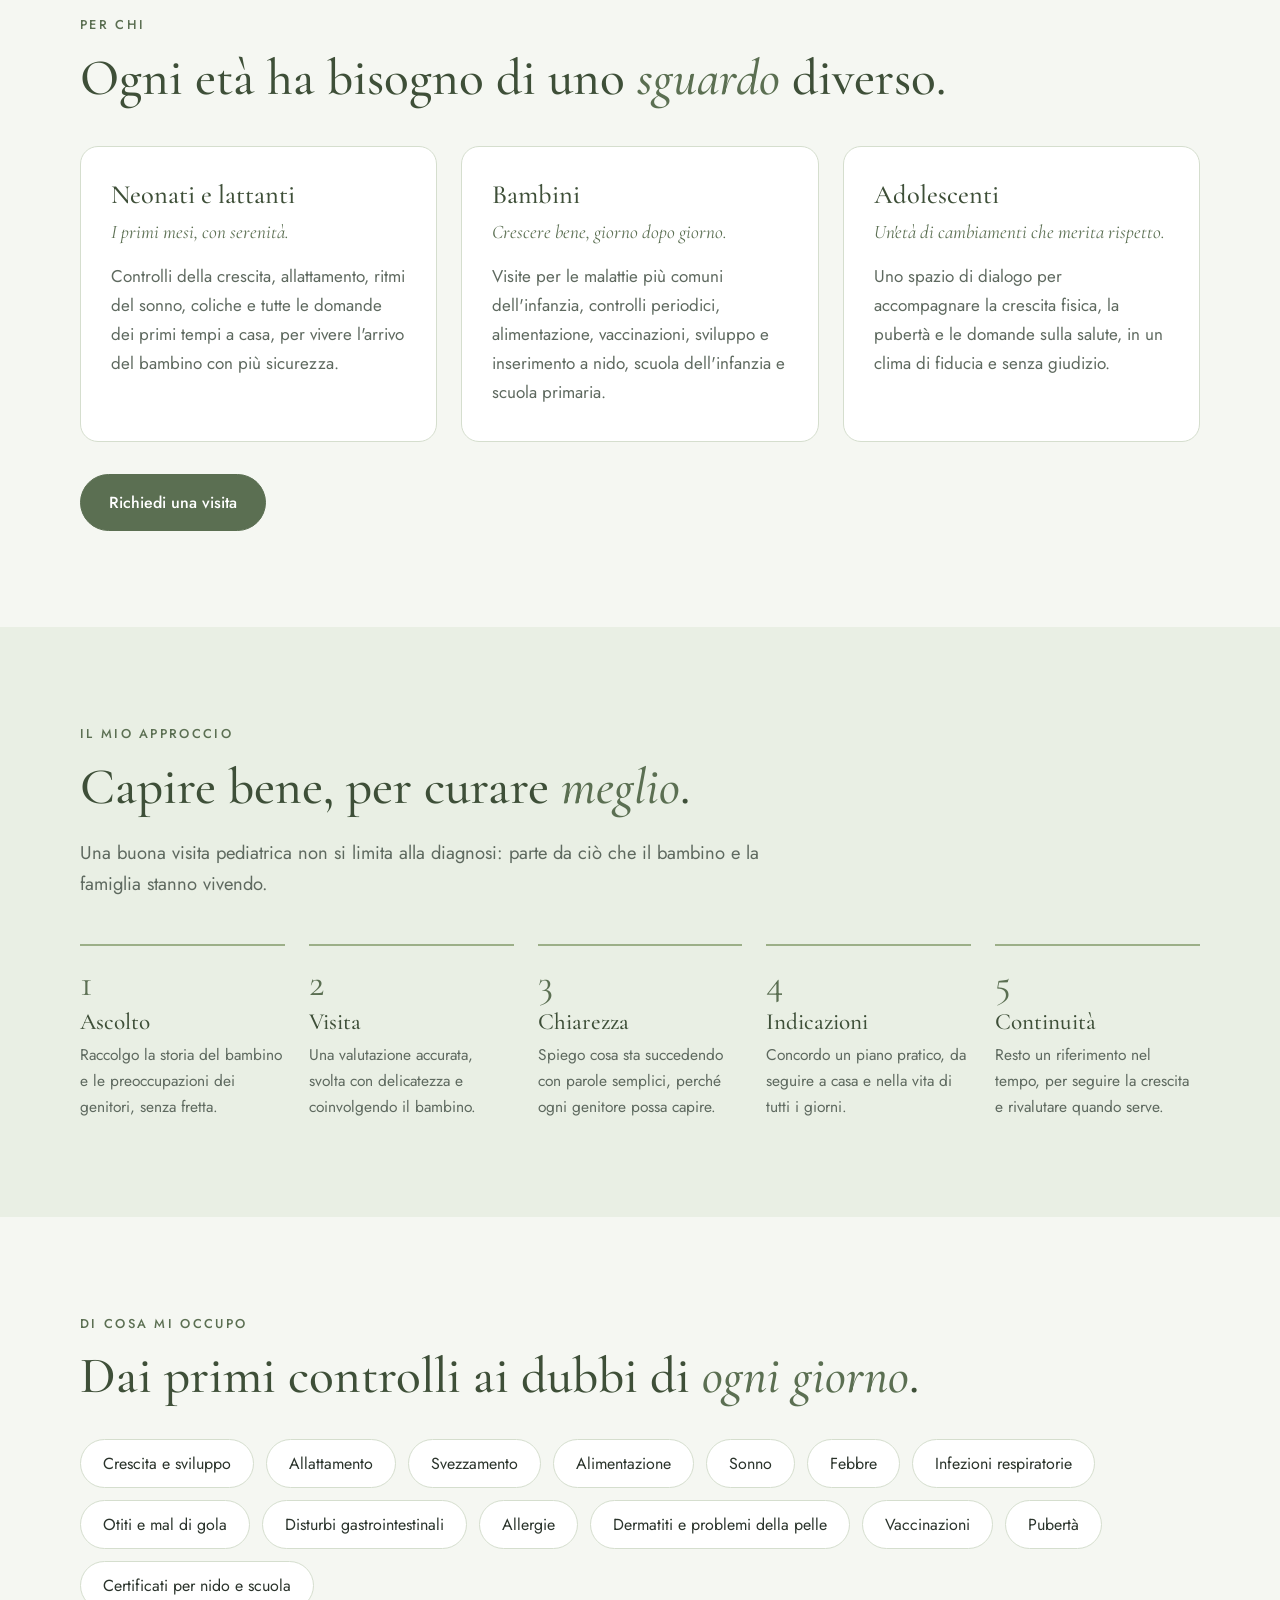
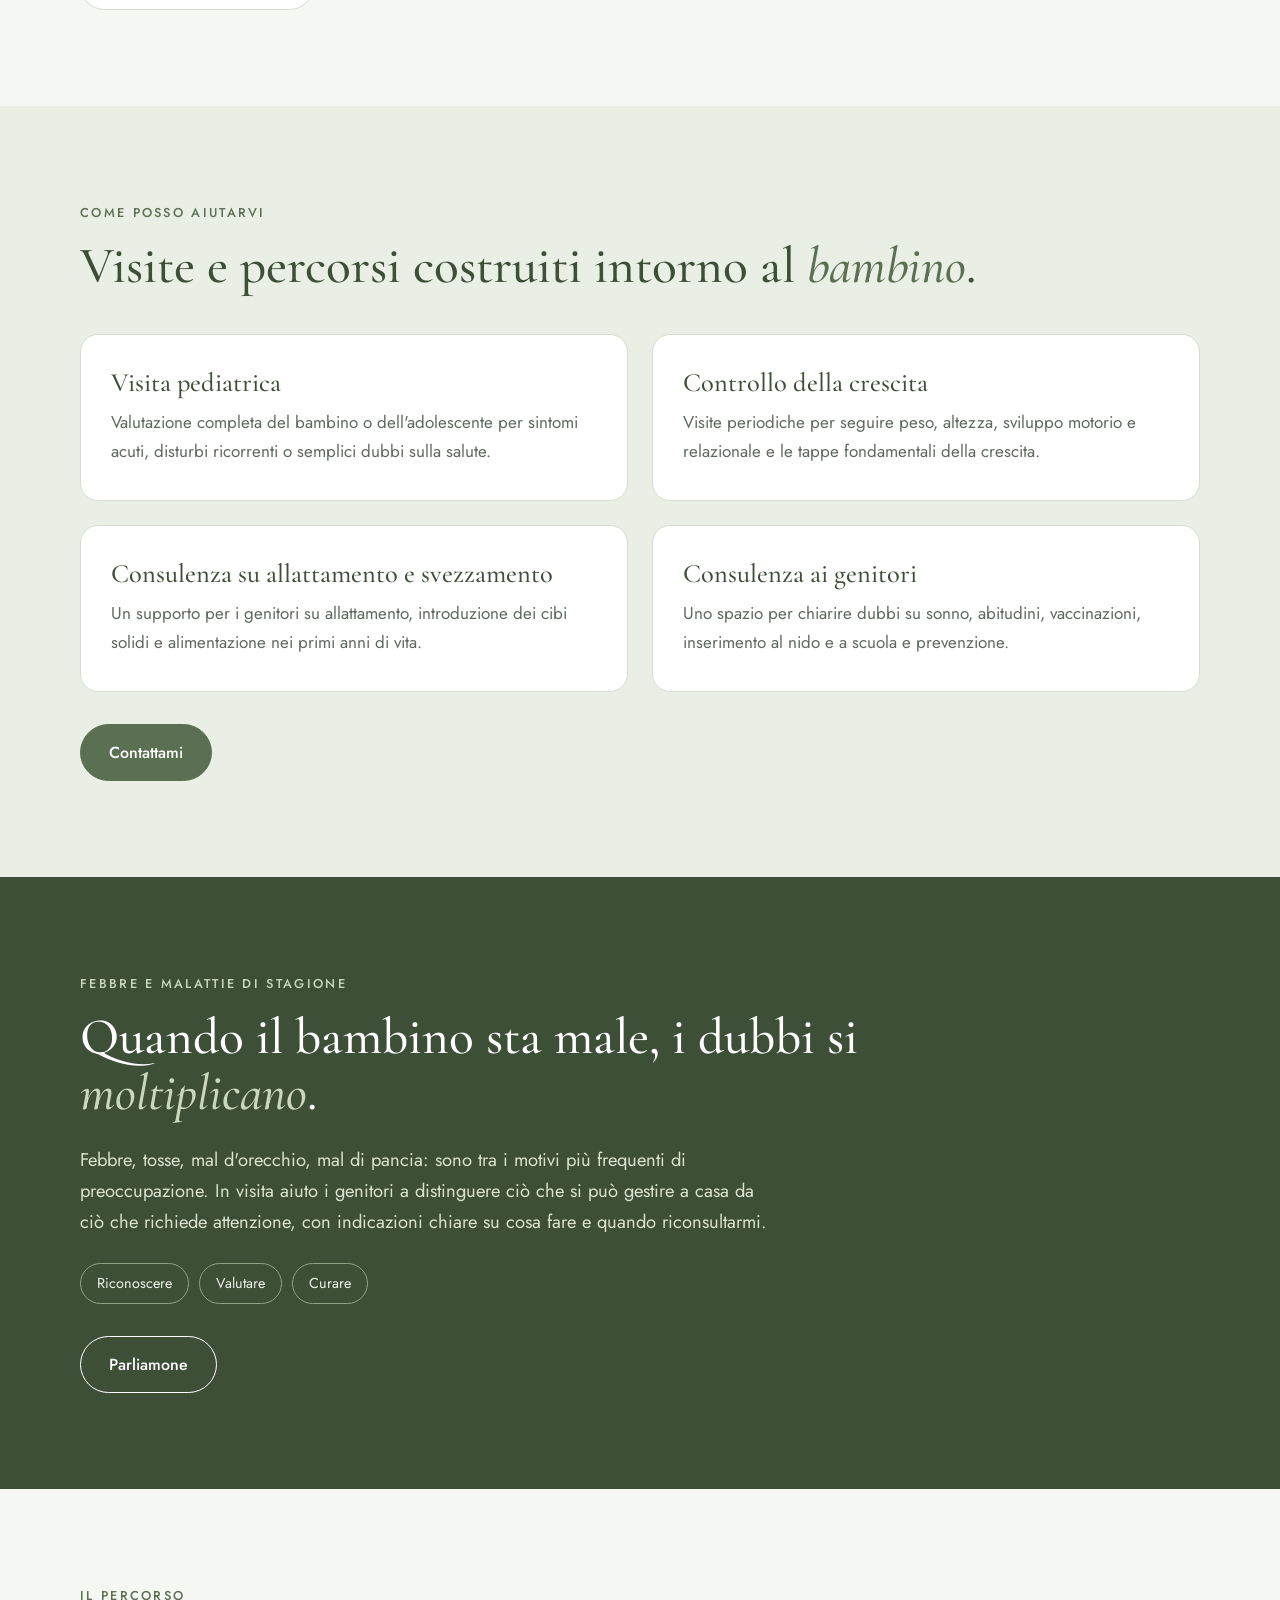
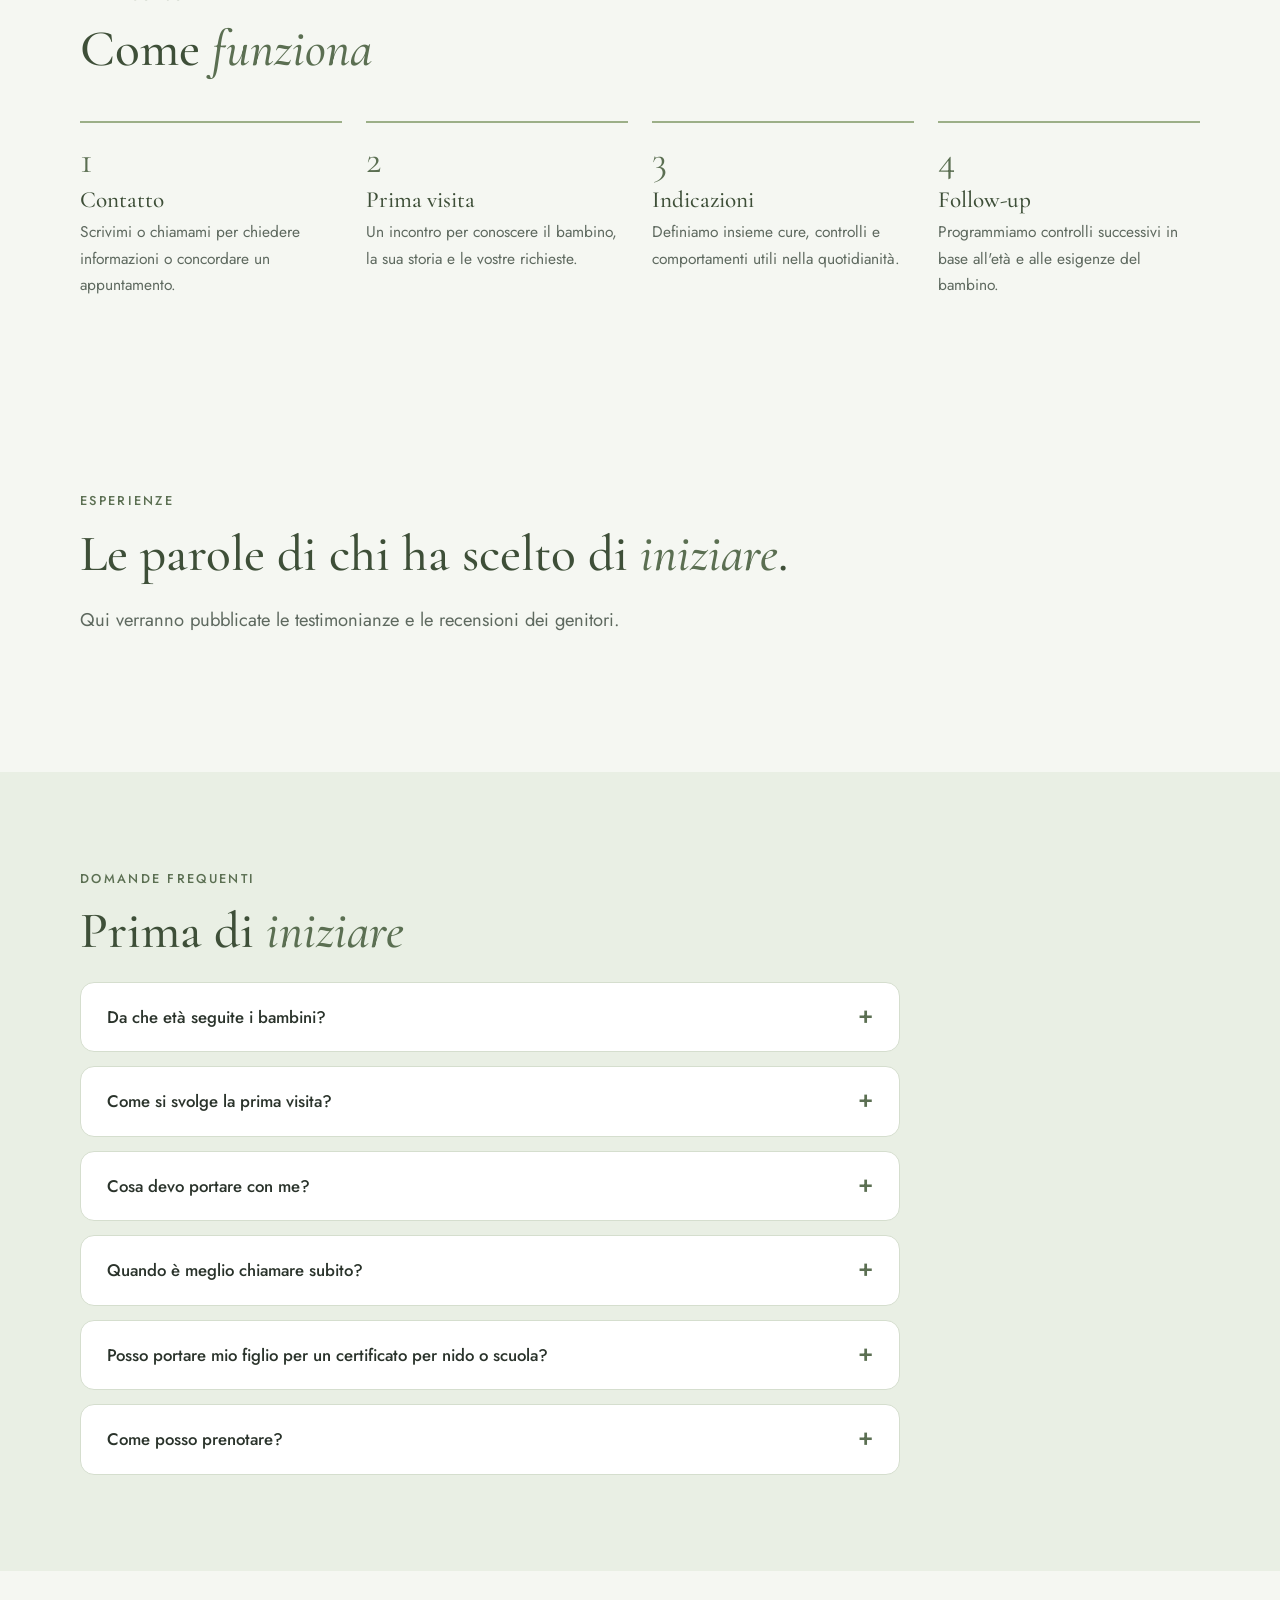
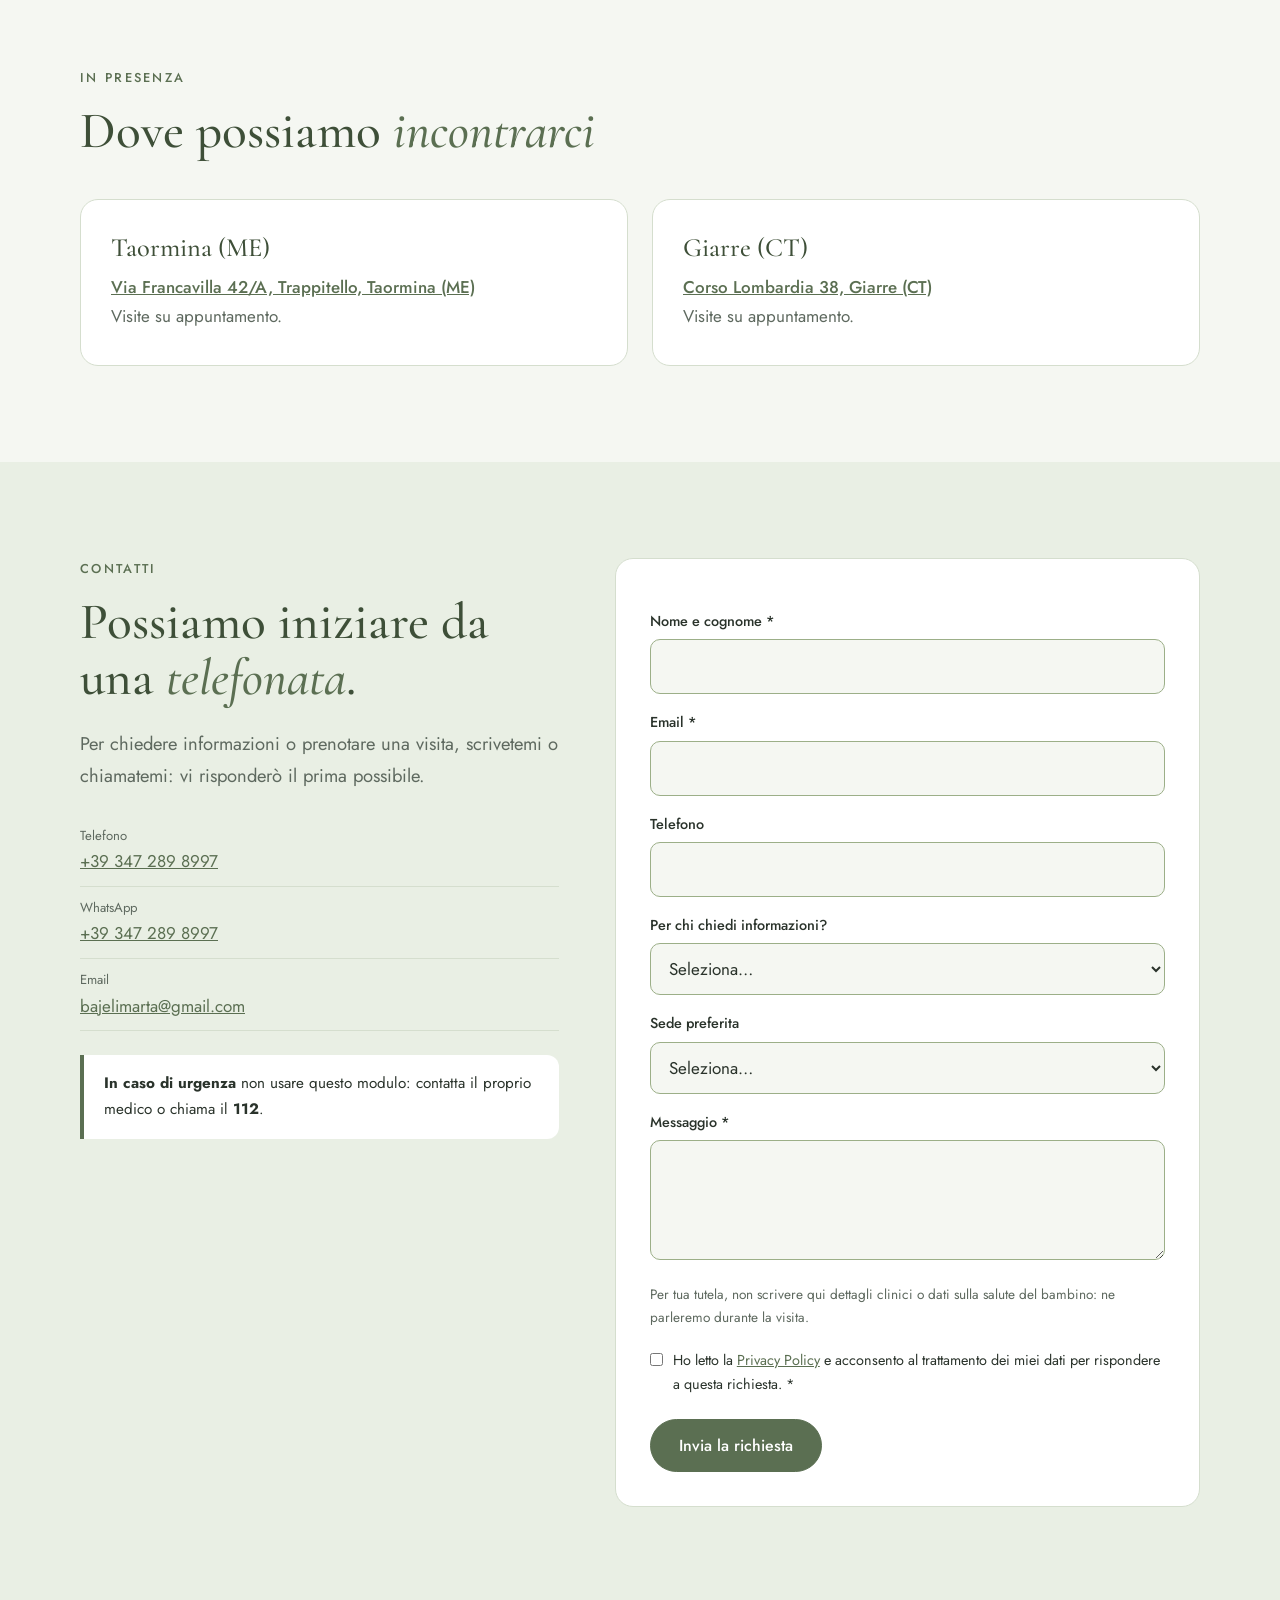
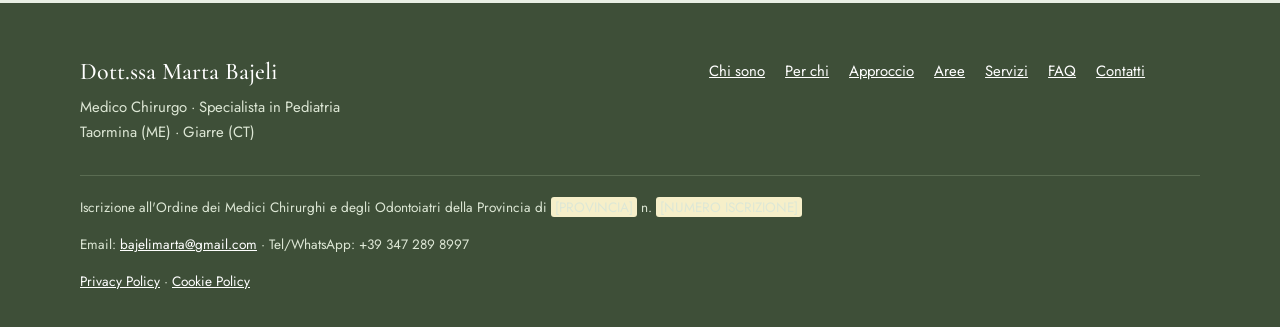
==== commit 2eb7756a: "V2" ====
--- a/index.html
+++ b/index.html
@@ -52,16 +52,15 @@
       </div>
       <a class="where" href="#dove">Taormina (ME) · Giarre (CT) ↓</a>
     </div>
-    <div class="hero-art">
-      <img src="images/marta-placeholder.svg" alt="Dott.ssa Marta Bajeli, Medico Pediatra" width="480" height="600">
+    <div class="hero-art" style="border-radius:50%;aspect-ratio:1/1">
+      <img src="images/marta.png" alt="Dott.ssa Marta Bajeli, Medico Pediatra" width="833" height="830" style="width:100%;height:100%;object-fit:cover;transform:scale(1.06) translateY(-1.5%)">
     </div>
   </div>
 </section>
 
 <section class="alt" id="chi-sono">
-  <div class="wrap about-grid">
-    <img src="images/marta-placeholder.svg" alt="Ritratto della Dott.ssa Marta Bajeli" width="480" height="600" loading="lazy">
-    <div>
+  <div class="wrap about-grid" style="grid-template-columns:1fr">
+    <div style="max-width:46rem">
       <p class="kicker">Chi sono</p>
       <h2>La cura di un bambino passa anche dall'<em>ascolto</em> dei genitori.</h2>
       <p>Sono la Dott.ssa Marta Bajeli, <strong>medico chirurgo</strong> e <strong>pediatra</strong>. Mi sono laureata in Medicina e Chirurgia all'Università degli Studi di Pavia e mi sono specializzata in Pediatria nella stessa università.</p>
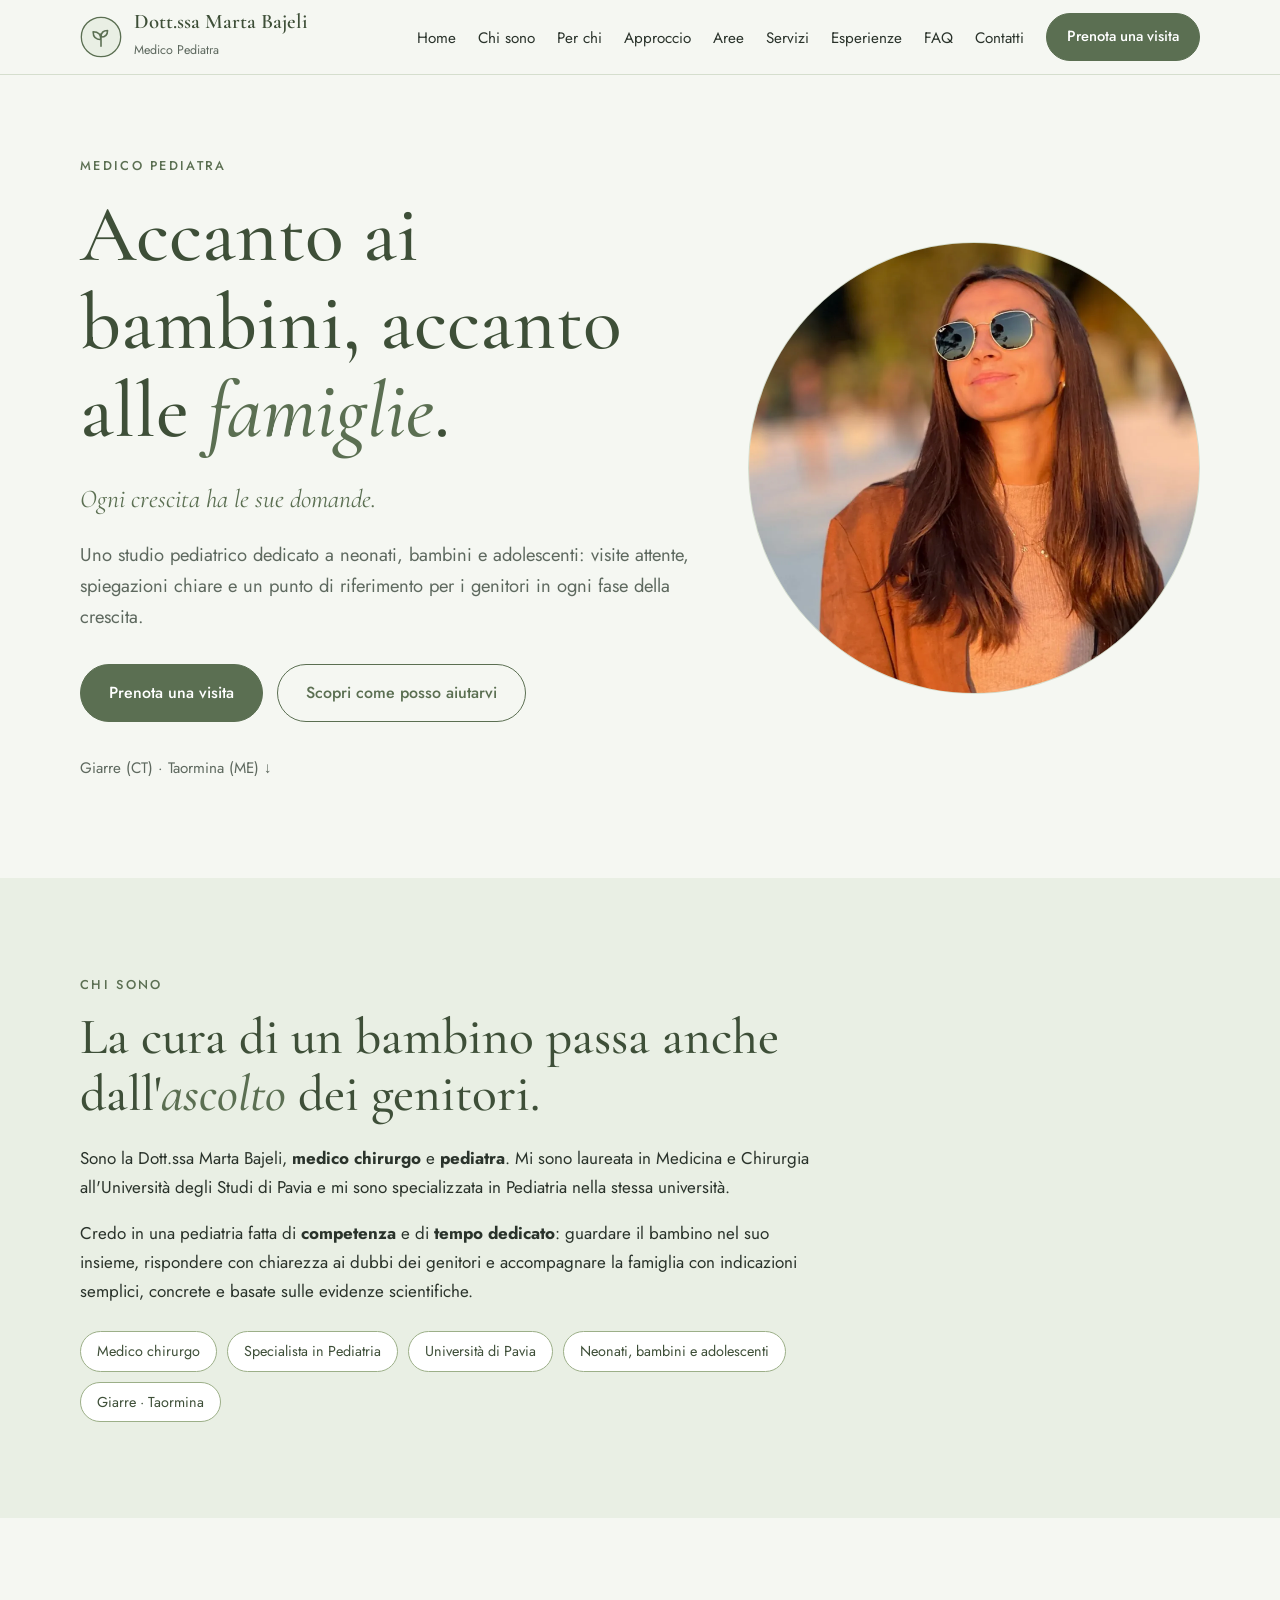
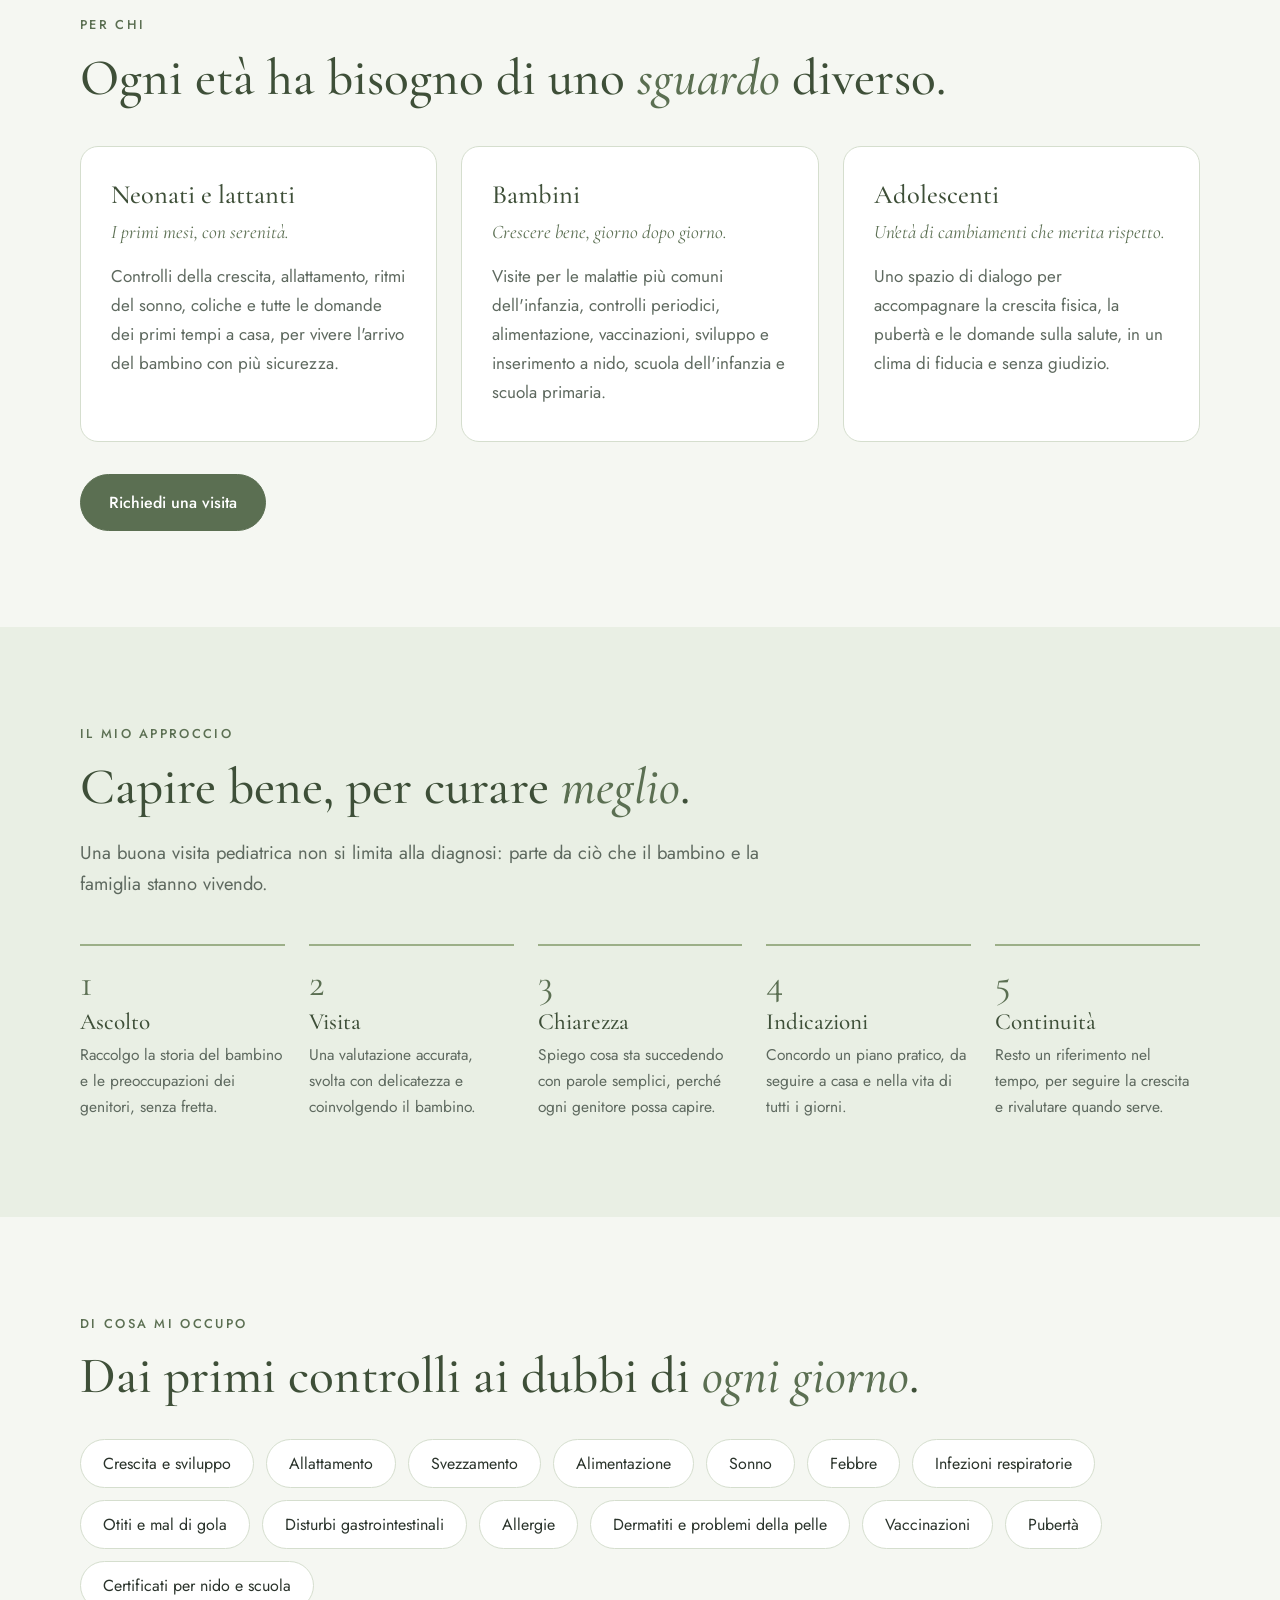
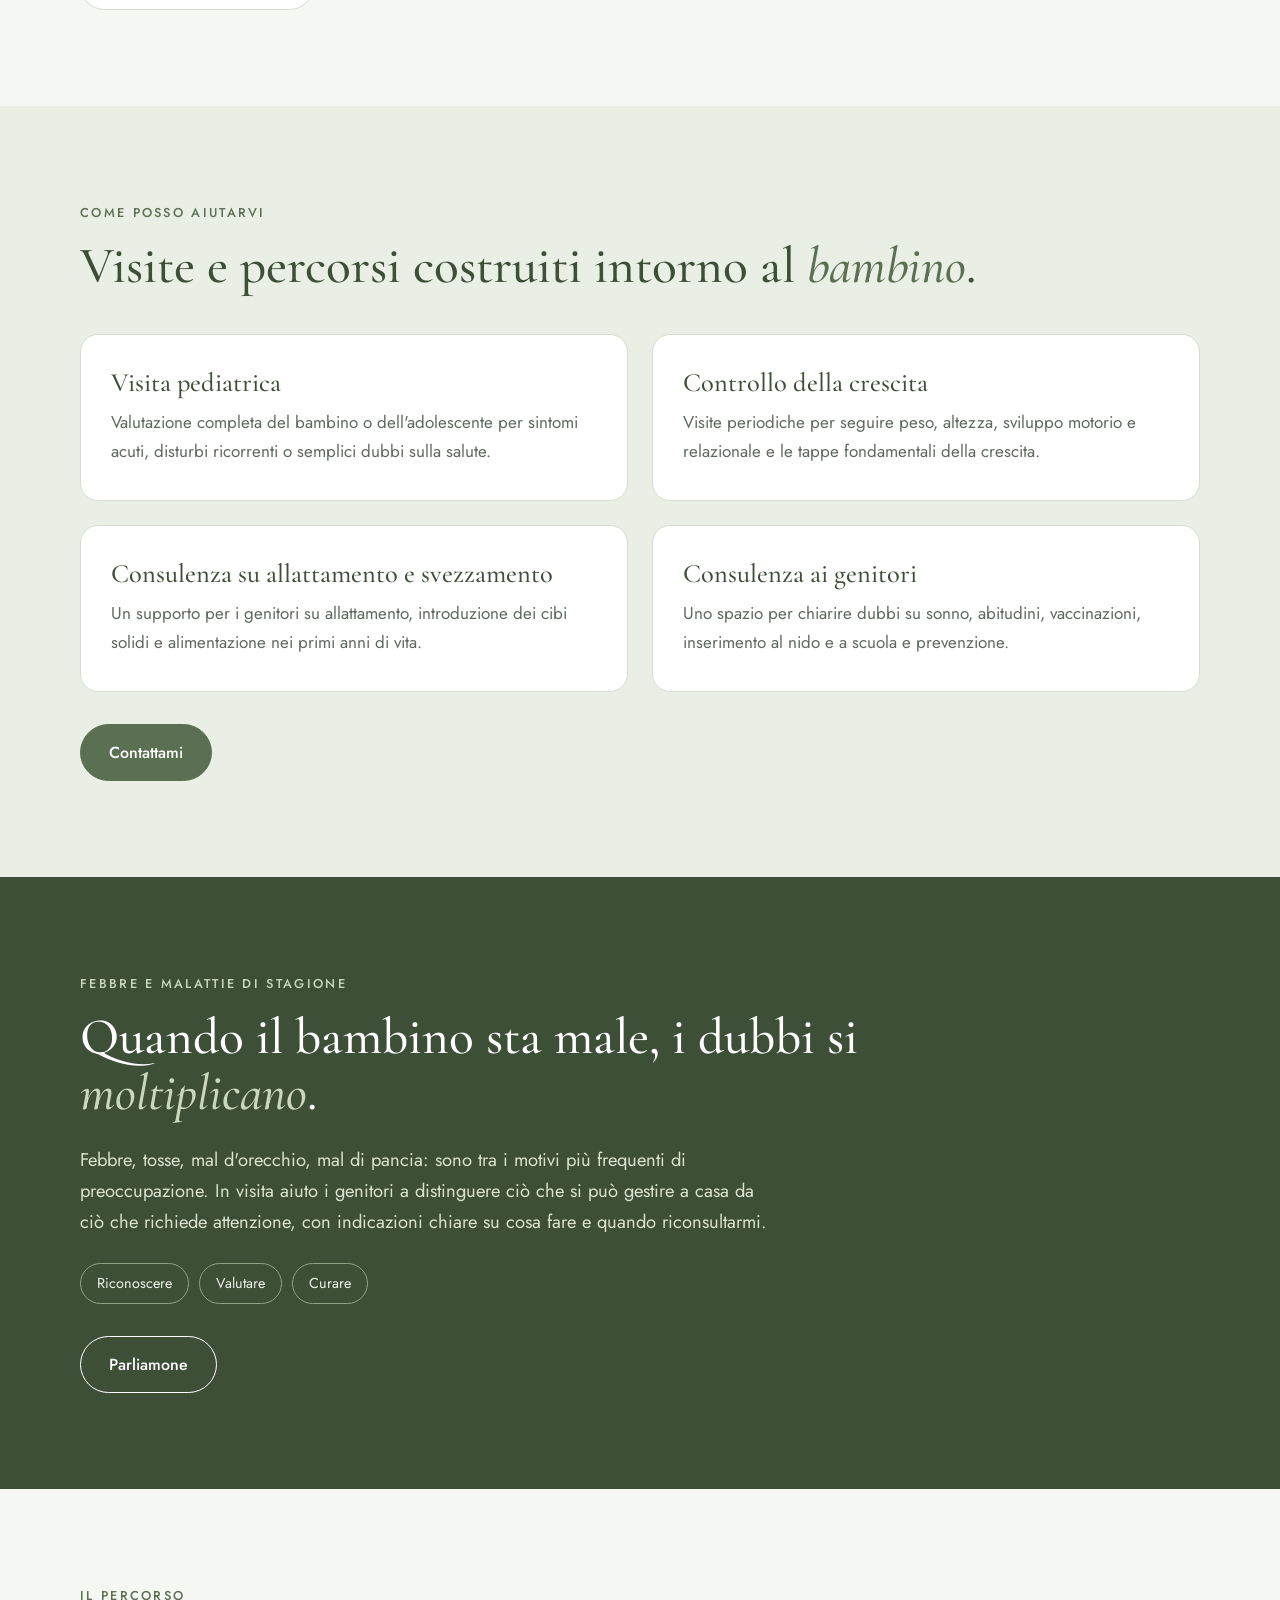
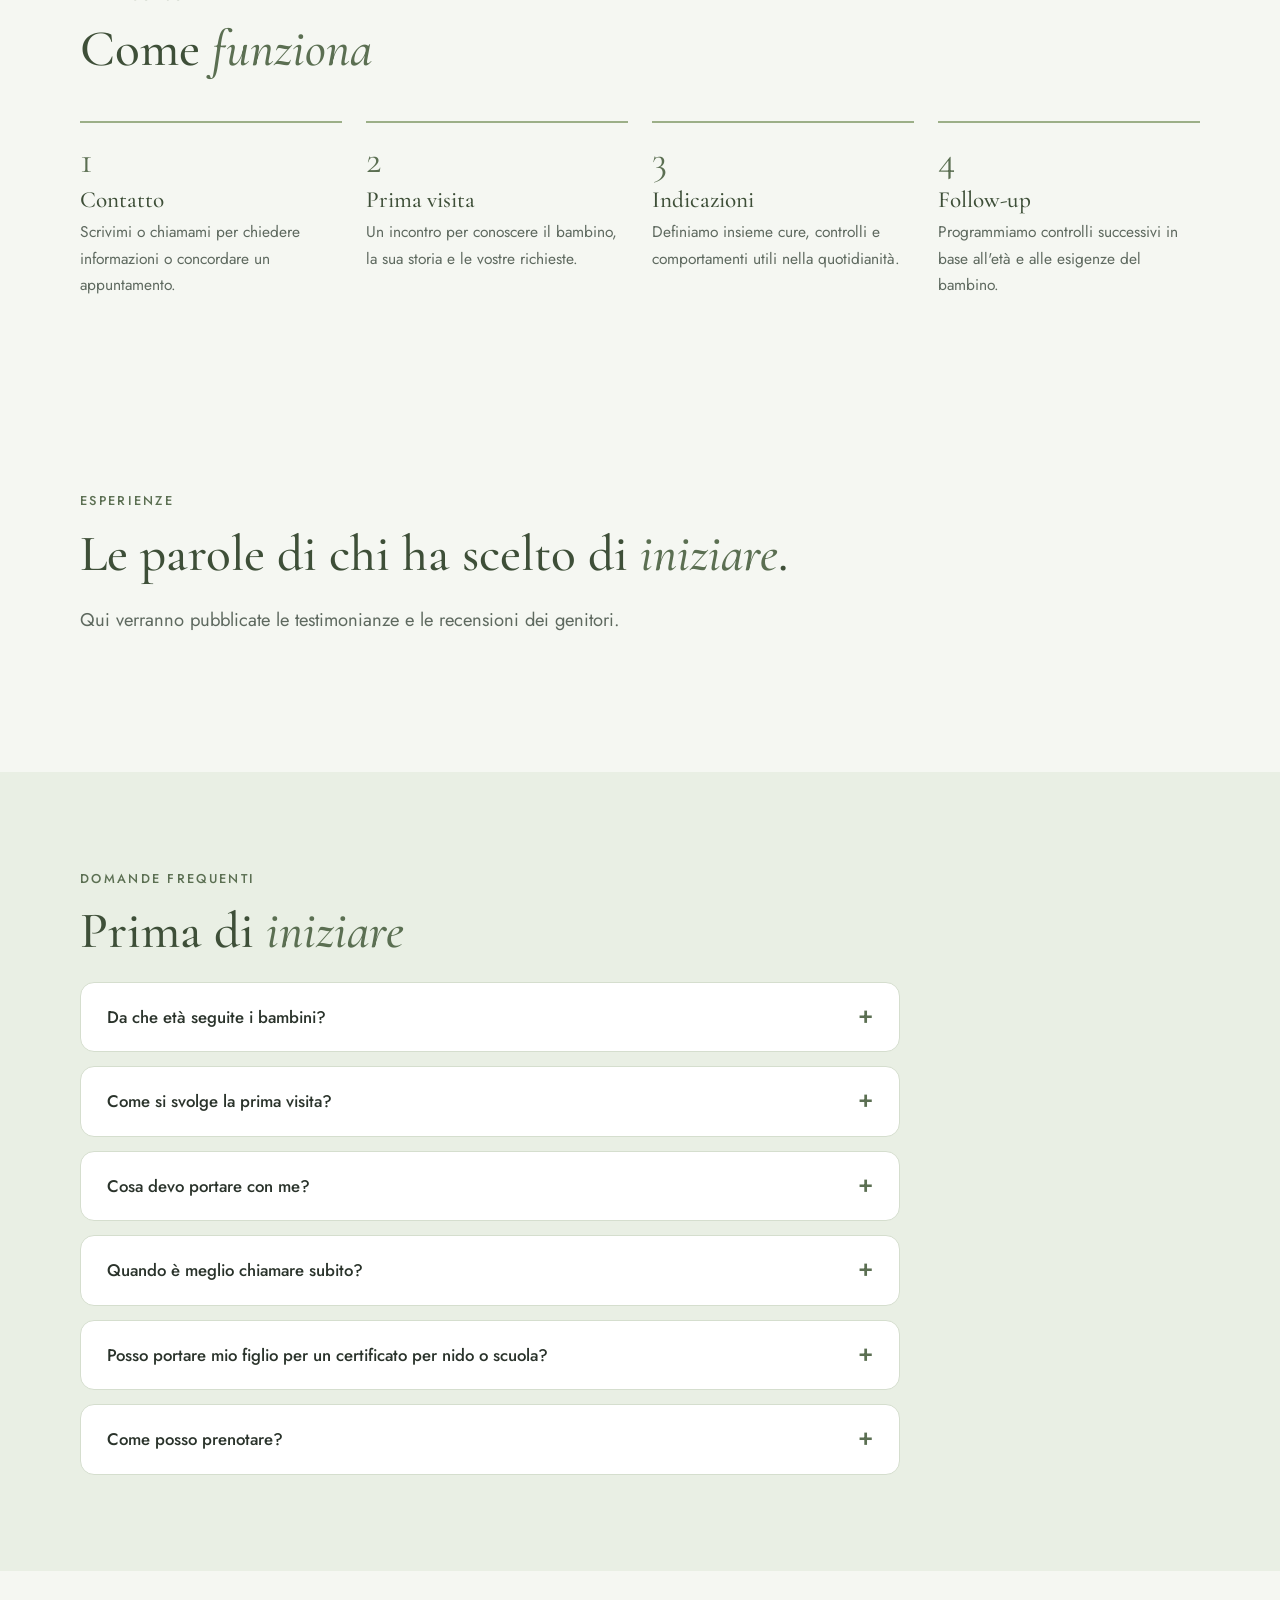
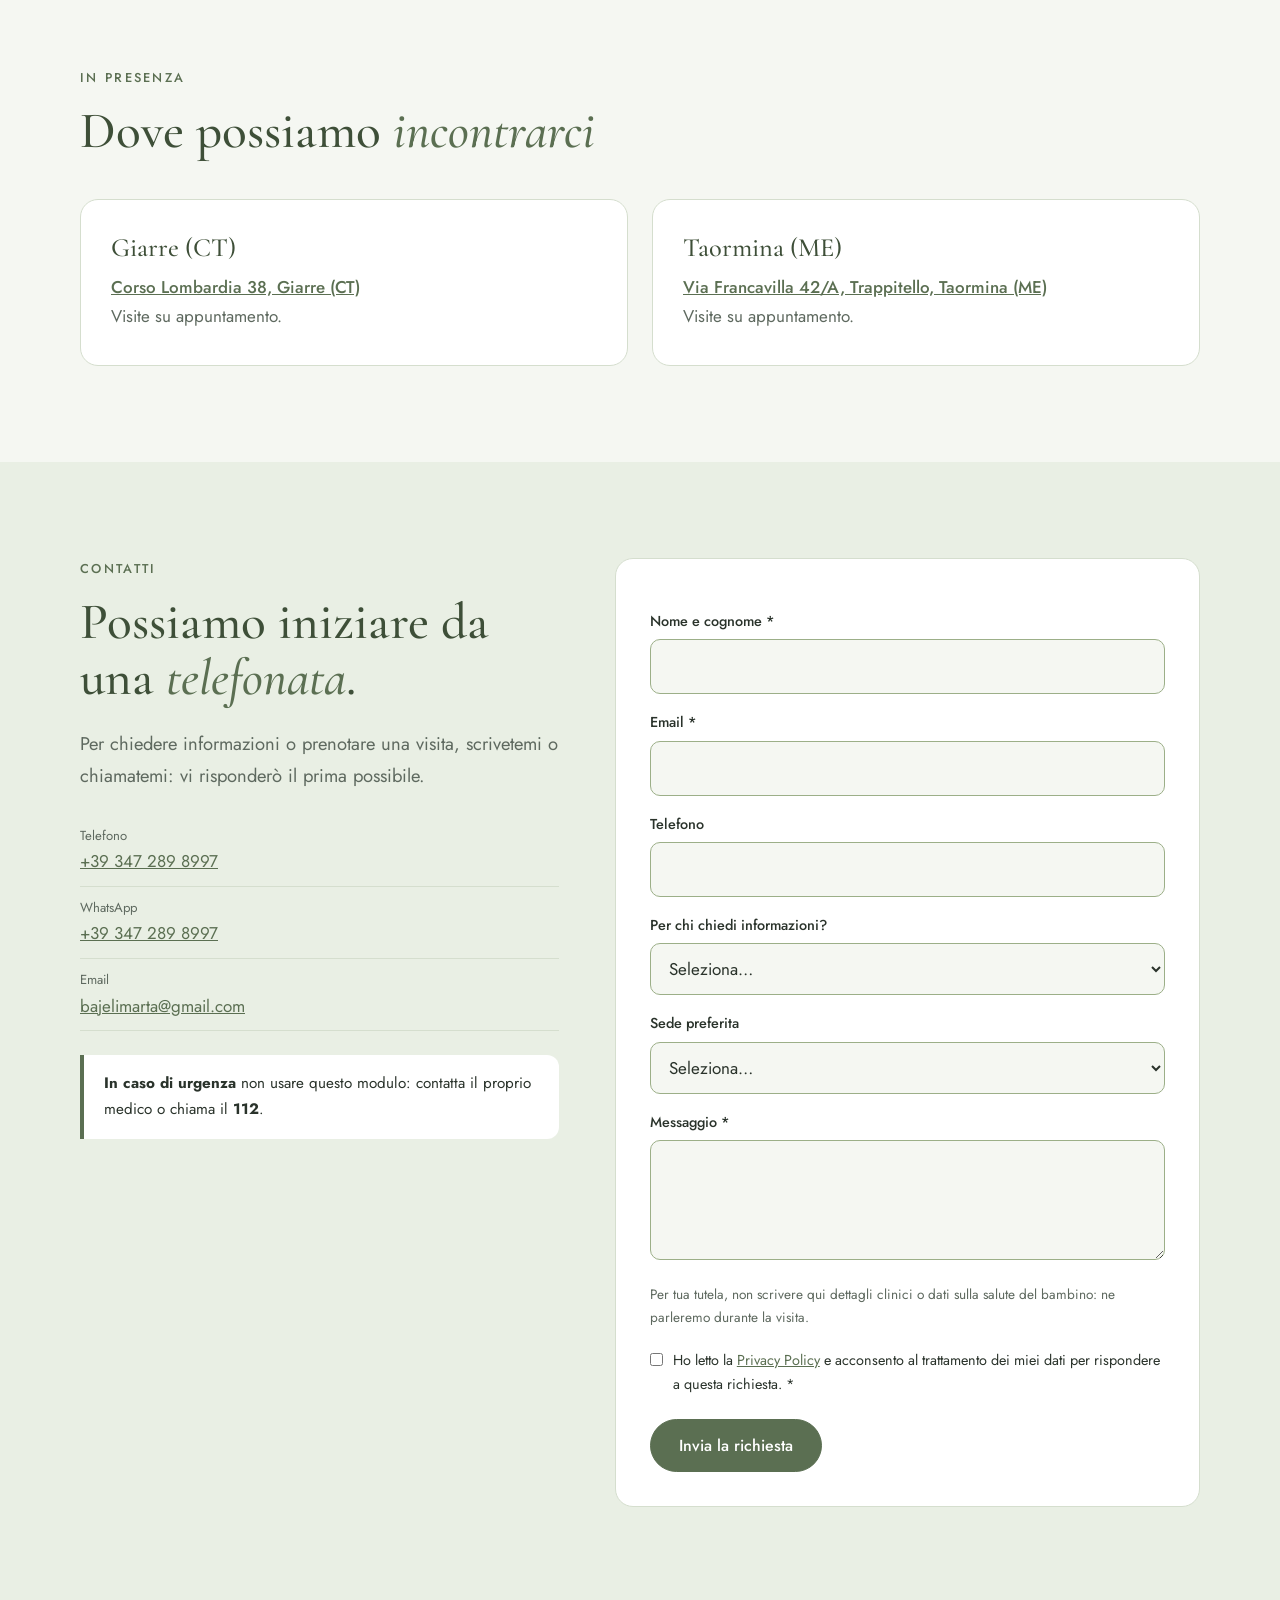
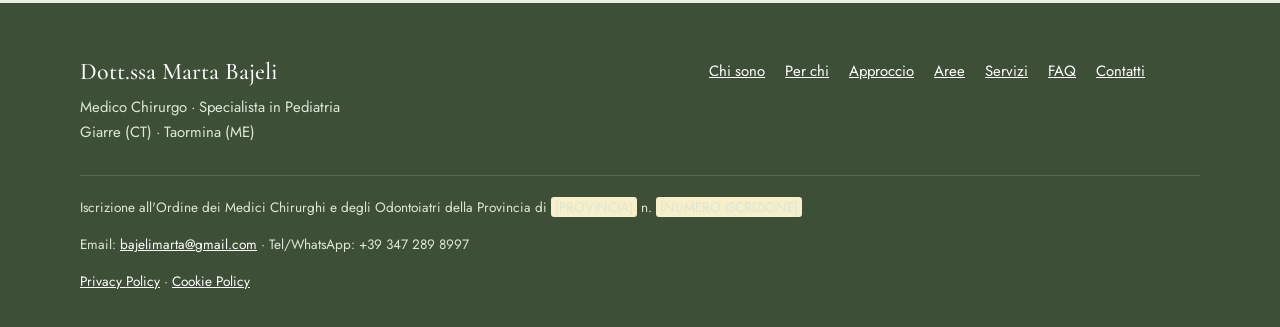
==== commit 6a81ab5a: "V3" ====
--- a/index.html
+++ b/index.html
@@ -3,10 +3,10 @@
 <head>
 <meta charset="utf-8">
 <meta name="viewport" content="width=device-width, initial-scale=1">
-<title>Dott.ssa Marta Bajeli | Pediatra Taormina, Giarre</title>
-<meta name="description" content="Dott.ssa Marta Bajeli, medico chirurgo e pediatra. Visite pediatriche per neonati, bambini e adolescenti a Taormina e Giarre.">
-<meta property="og:title" content="Dott.ssa Marta Bajeli | Pediatra Taormina, Giarre">
-<meta property="og:description" content="Visite pediatriche per neonati, bambini e adolescenti a Taormina e Giarre.">
+<title>Dott.ssa Marta Bajeli | Pediatra Giarre, Taormina</title>
+<meta name="description" content="Dott.ssa Marta Bajeli, medico chirurgo e pediatra. Visite pediatriche per neonati, bambini e adolescenti a Giarre e Taormina.">
+<meta property="og:title" content="Dott.ssa Marta Bajeli | Pediatra Giarre, Taormina">
+<meta property="og:description" content="Visite pediatriche per neonati, bambini e adolescenti a Giarre e Taormina.">
 <meta property="og:type" content="website">
 <meta property="og:locale" content="it_IT">
 <link rel="icon" href="images/logo.svg" type="image/svg+xml">
@@ -50,7 +50,7 @@
         <a class="btn btn-primary" href="#contatti">Prenota una visita</a>
         <a class="btn btn-ghost" href="#per-chi">Scopri come posso aiutarvi</a>
       </div>
-      <a class="where" href="#dove">Taormina (ME) · Giarre (CT) ↓</a>
+      <a class="where" href="#dove">Giarre (CT) · Taormina (ME) ↓</a>
     </div>
     <div class="hero-art" style="border-radius:50%;aspect-ratio:1/1">
       <img src="images/marta.png" alt="Dott.ssa Marta Bajeli, Medico Pediatra" width="833" height="830" style="width:100%;height:100%;object-fit:cover;transform:scale(1.06) translateY(-1.5%)">
@@ -70,7 +70,7 @@
         <li>Specialista in Pediatria</li>
         <li>Università di Pavia</li>
         <li>Neonati, bambini e adolescenti</li>
-        <li>Taormina · Giarre</li>
+        <li>Giarre · Taormina</li>
       </ul>
     </div>
   </div>
@@ -223,12 +223,12 @@
     <h2>Dove possiamo <em>incontrarci</em></h2>
     <div class="grid g2">
       <article class="card place">
+        <h3>Giarre (CT)</h3>
+        <p><a href="https://www.google.com/maps/search/?api=1&amp;query=Corso%20Lombardia%2038%2C%2095014%20Giarre%20CT">Corso Lombardia 38, Giarre (CT)</a><br>Visite su appuntamento.</p>
+      </article>
+      <article class="card place">
         <h3>Taormina (ME)</h3>
         <p><a href="https://www.google.com/maps/search/?api=1&amp;query=Via%20Francavilla%2042%2FA%2C%2098039%20Taormina%20ME">Via Francavilla 42/A, Trappitello, Taormina (ME)</a><br>Visite su appuntamento.</p>
-      </article>
-      <article class="card place">
-        <h3>Giarre (CT)</h3>
-        <p><a href="https://www.google.com/maps/search/?api=1&amp;query=Corso%20Lombardia%2038%2C%2095014%20Giarre%20CT">Corso Lombardia 38, Giarre (CT)</a><br>Visite su appuntamento.</p>
       </article>
     </div>
   </div>
@@ -266,8 +266,8 @@
       <label for="sede">Sede preferita</label>
       <select id="sede" name="sede">
         <option value="">Seleziona…</option>
+        <option>Giarre</option>
         <option>Taormina</option>
-        <option>Giarre</option>
       </select>
       <label for="messaggio">Messaggio *</label>
       <textarea id="messaggio" name="messaggio" required></textarea>
@@ -287,7 +287,7 @@
     <div class="foot">
       <div>
         <h3>Dott.ssa Marta Bajeli</h3>
-        <p>Medico Chirurgo · Specialista in Pediatria<br>Taormina (ME) · Giarre (CT)</p>
+        <p>Medico Chirurgo · Specialista in Pediatria<br>Giarre (CT) · Taormina (ME)</p>
       </div>
       <div>
         <ul>
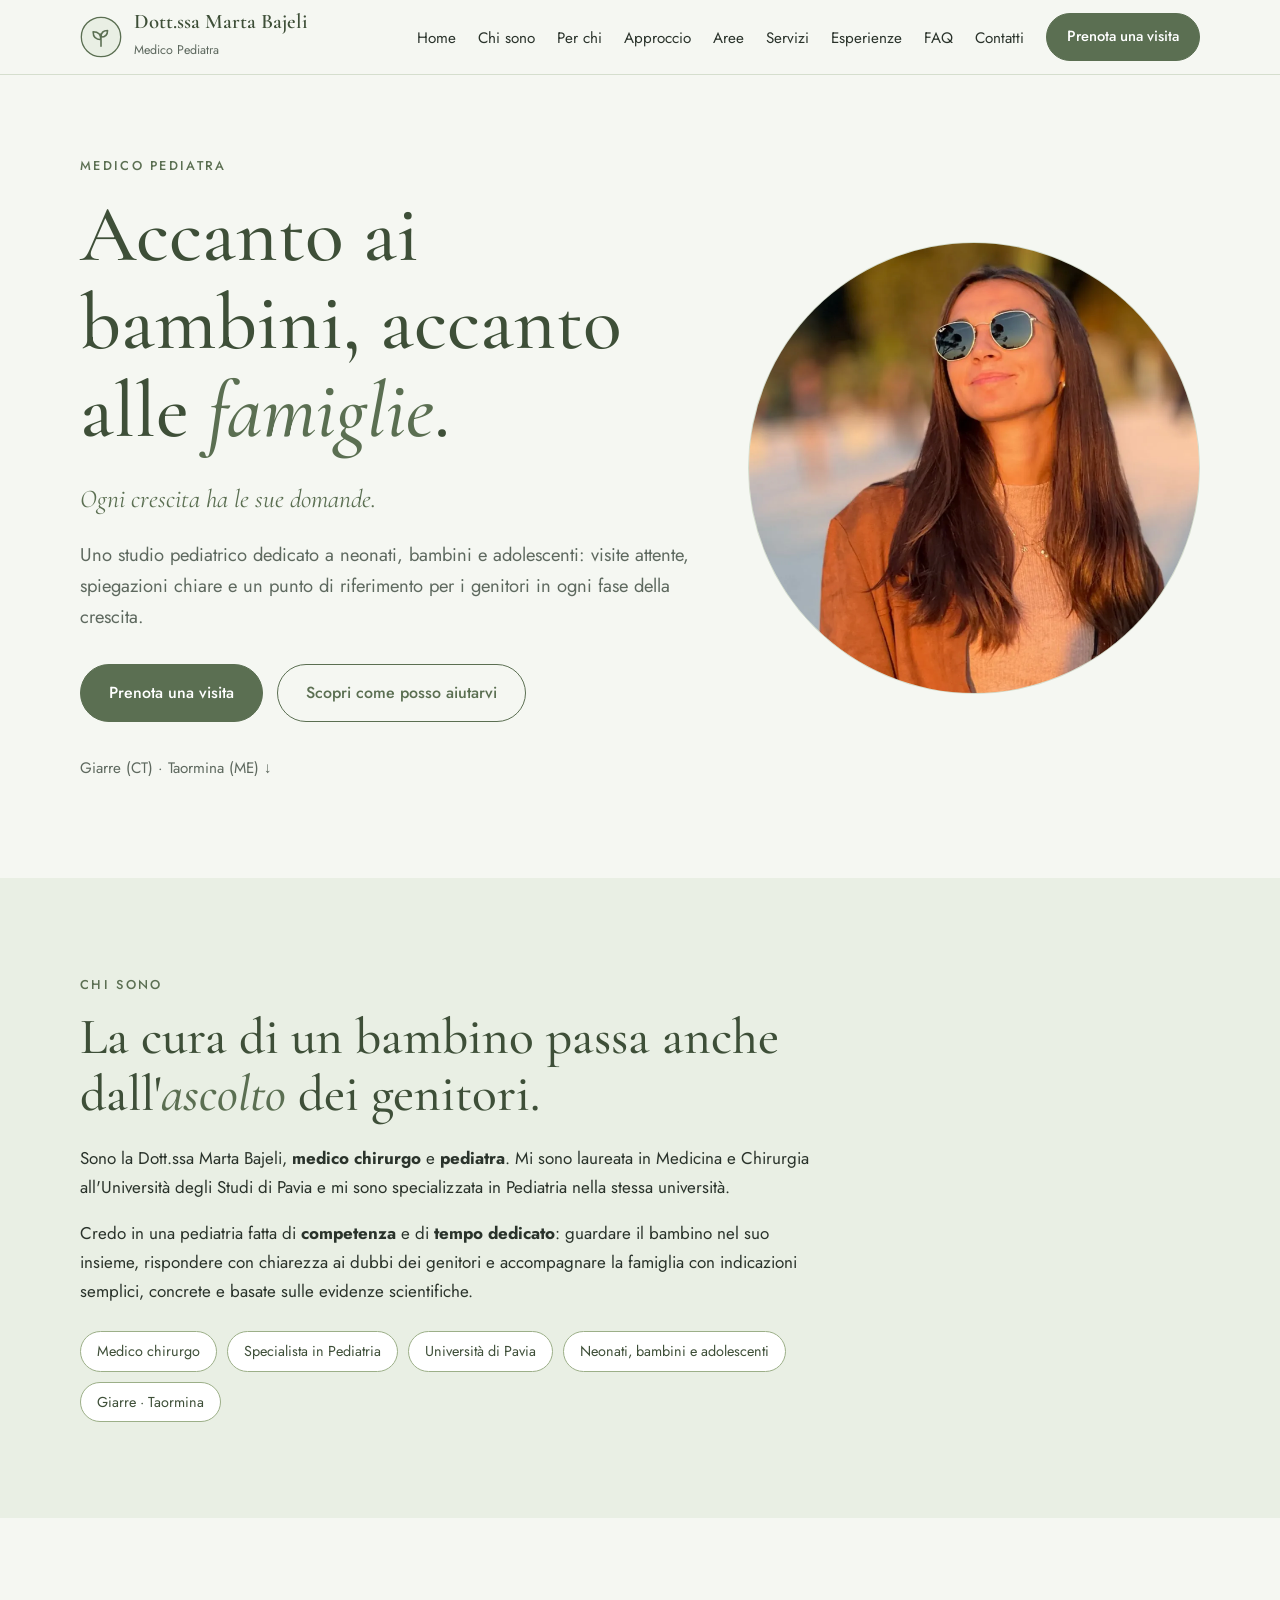
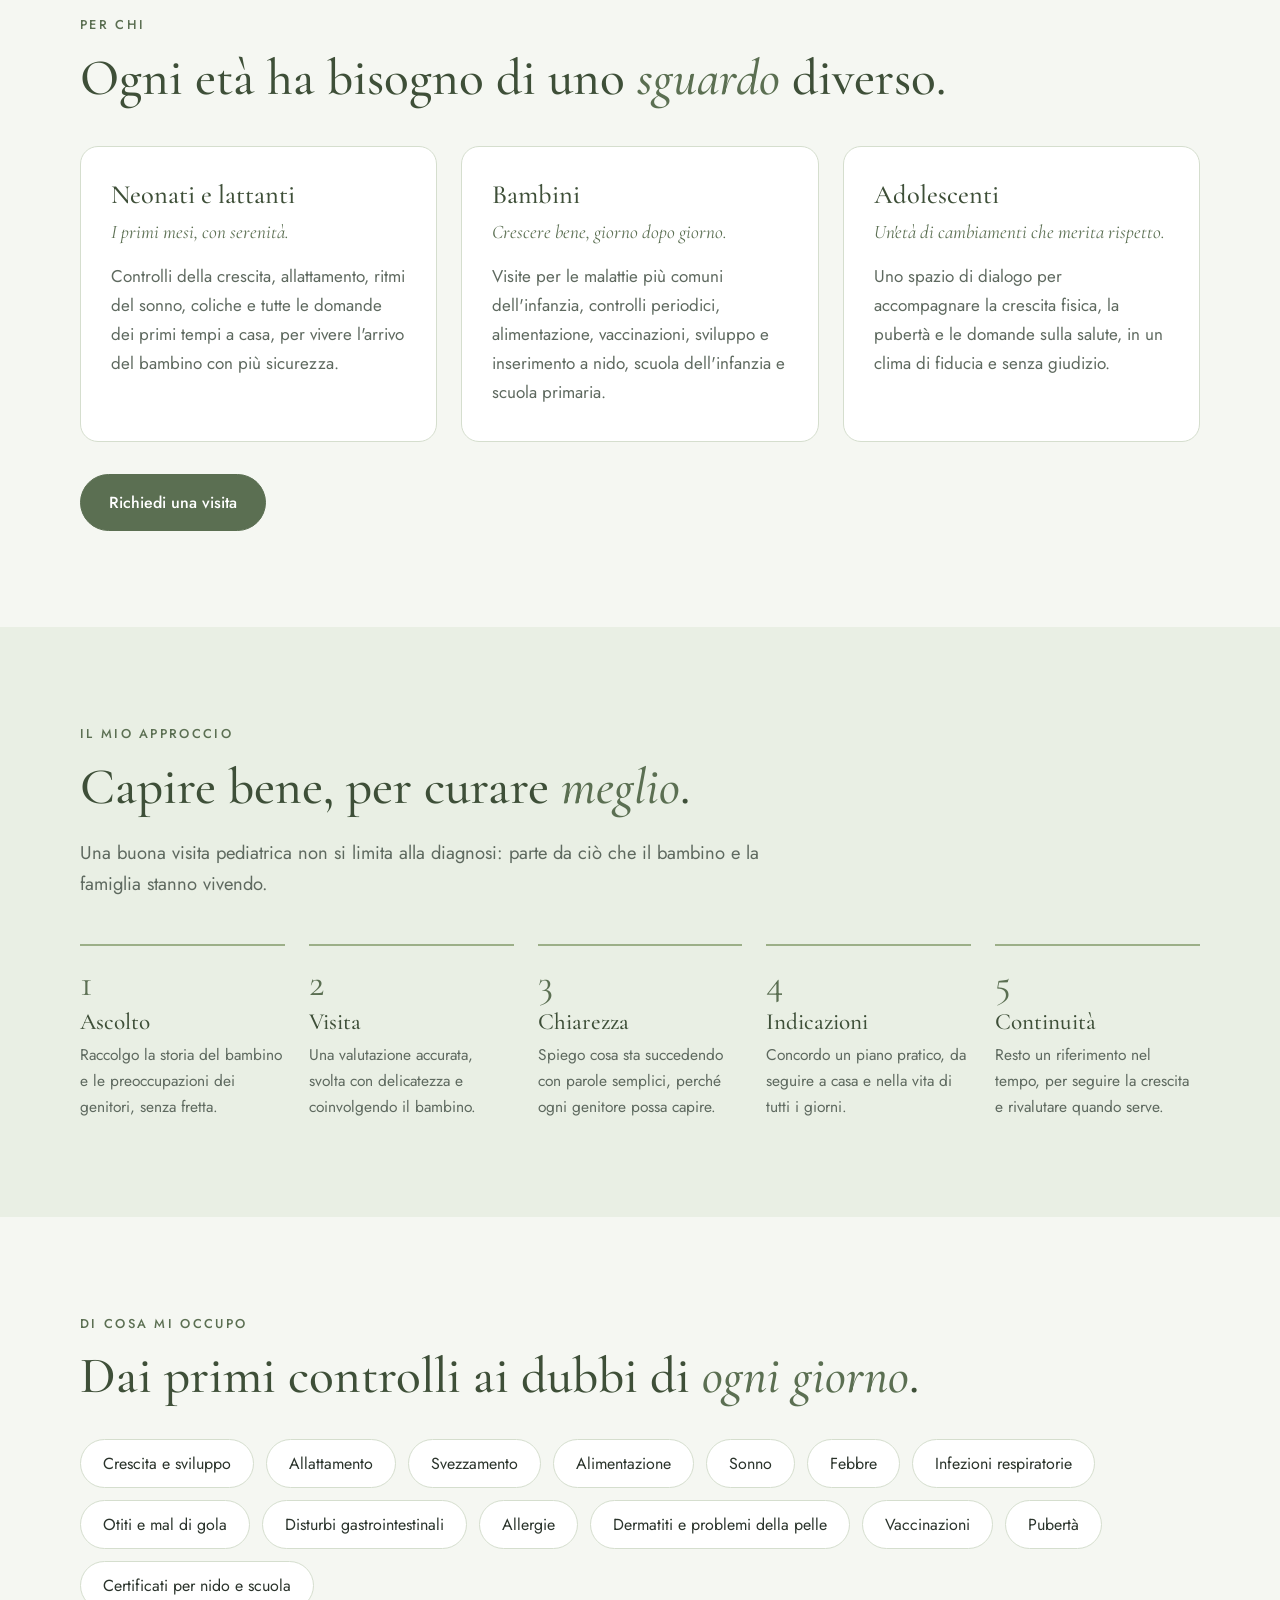
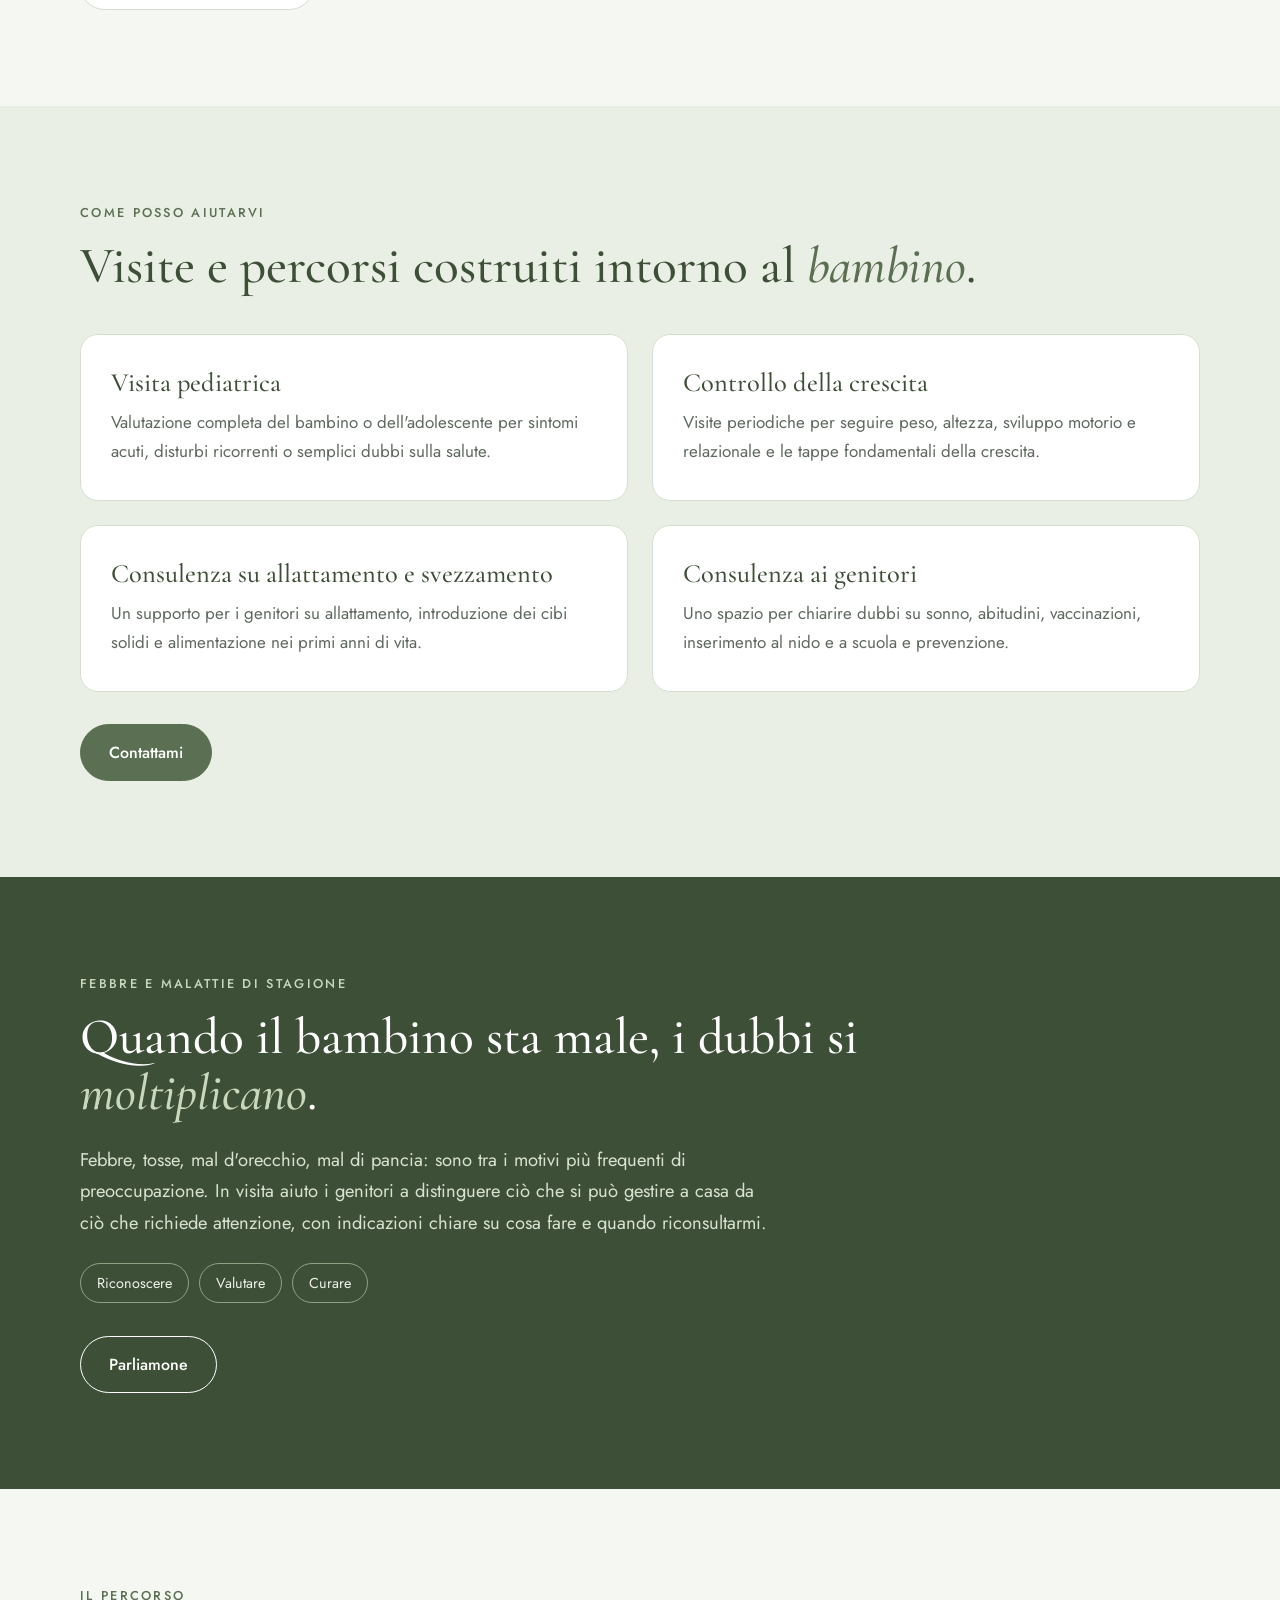
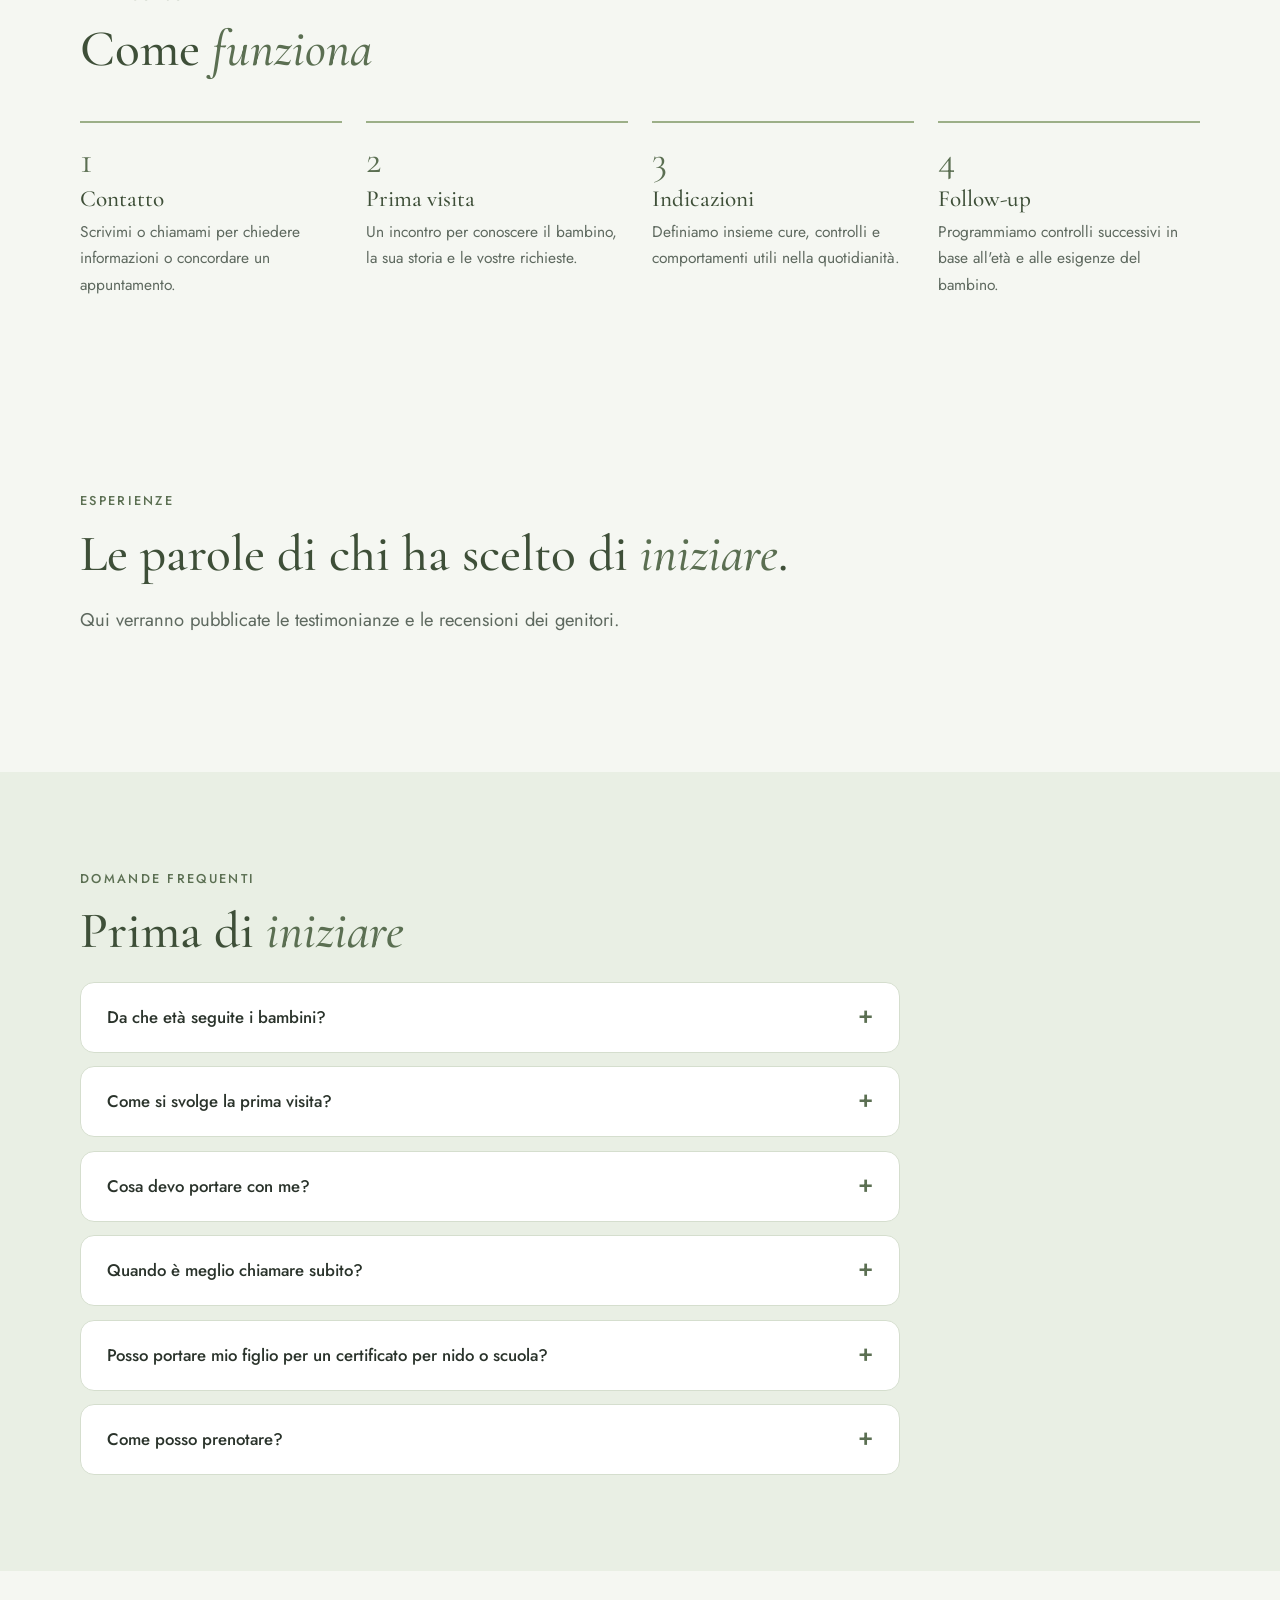
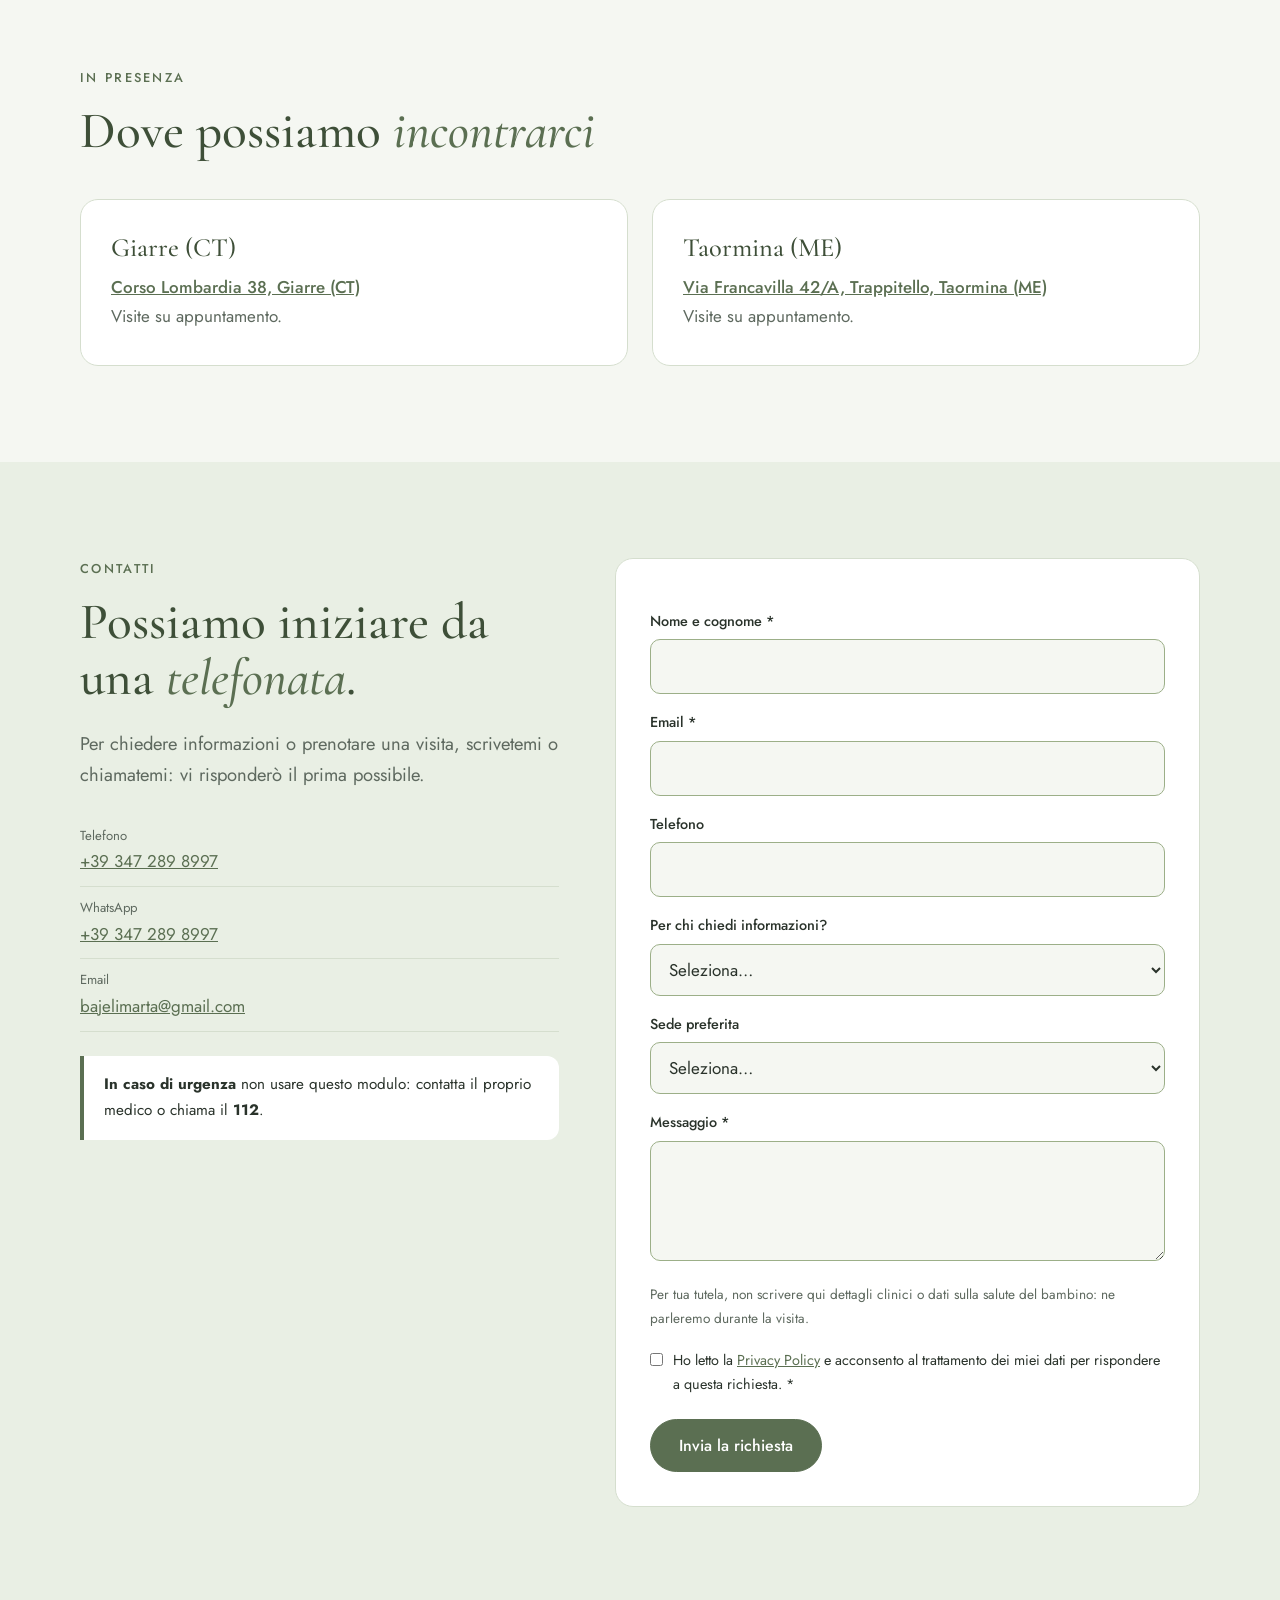
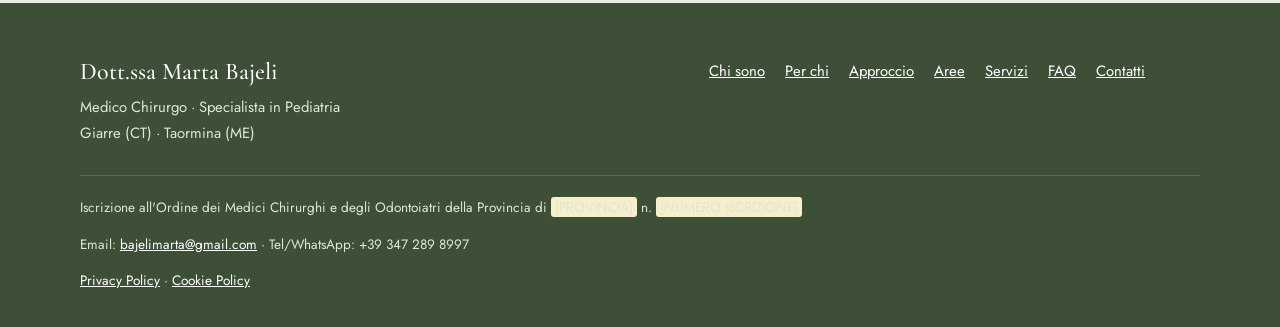
==== commit e499906c: "Added transitions" ====
--- a/index.html
+++ b/index.html
@@ -10,6 +10,7 @@
 <meta property="og:type" content="website">
 <meta property="og:locale" content="it_IT">
 <link rel="icon" href="images/logo.svg" type="image/svg+xml">
+<script>document.documentElement.classList.add("js")</script>
 <link rel="stylesheet" href="style.css">
 </head>
 <body>
--- a/style.css
+++ b/style.css
@@ -132,3 +132,16 @@
   nav ul{flex-direction:column;align-items:flex-start;gap:14px}
 }
 @media(prefers-reduced-motion:reduce){html{scroll-behavior:auto}*{transition:none!important}}
+
+/* ---------- Animazioni allo scorrimento ---------- */
+.js .reveal{opacity:0;transform:translateY(26px);transition:opacity .9s cubic-bezier(.2,.6,.2,1),transform .9s cubic-bezier(.2,.6,.2,1);transition-delay:var(--d,0s);will-change:opacity,transform}
+.js .reveal.in{opacity:1;transform:none}
+header{transition:box-shadow .3s ease}
+header.scrolled{box-shadow:0 8px 24px -16px rgba(62,79,56,.45)}
+.card{transition:transform .35s ease,box-shadow .35s ease}
+.card:hover{transform:translateY(-5px);box-shadow:0 16px 32px -20px rgba(62,79,56,.45)}
+.btn{transition:background .2s,color .2s,transform .2s}
+.btn:hover{transform:translateY(-2px)}
+.chips li{transition:background .25s,transform .25s}
+.chips li:hover{background:var(--bg-alt);transform:translateY(-2px)}
+@media(prefers-reduced-motion:reduce){.js .reveal{opacity:1;transform:none}.card:hover,.btn:hover,.chips li:hover{transform:none}}
